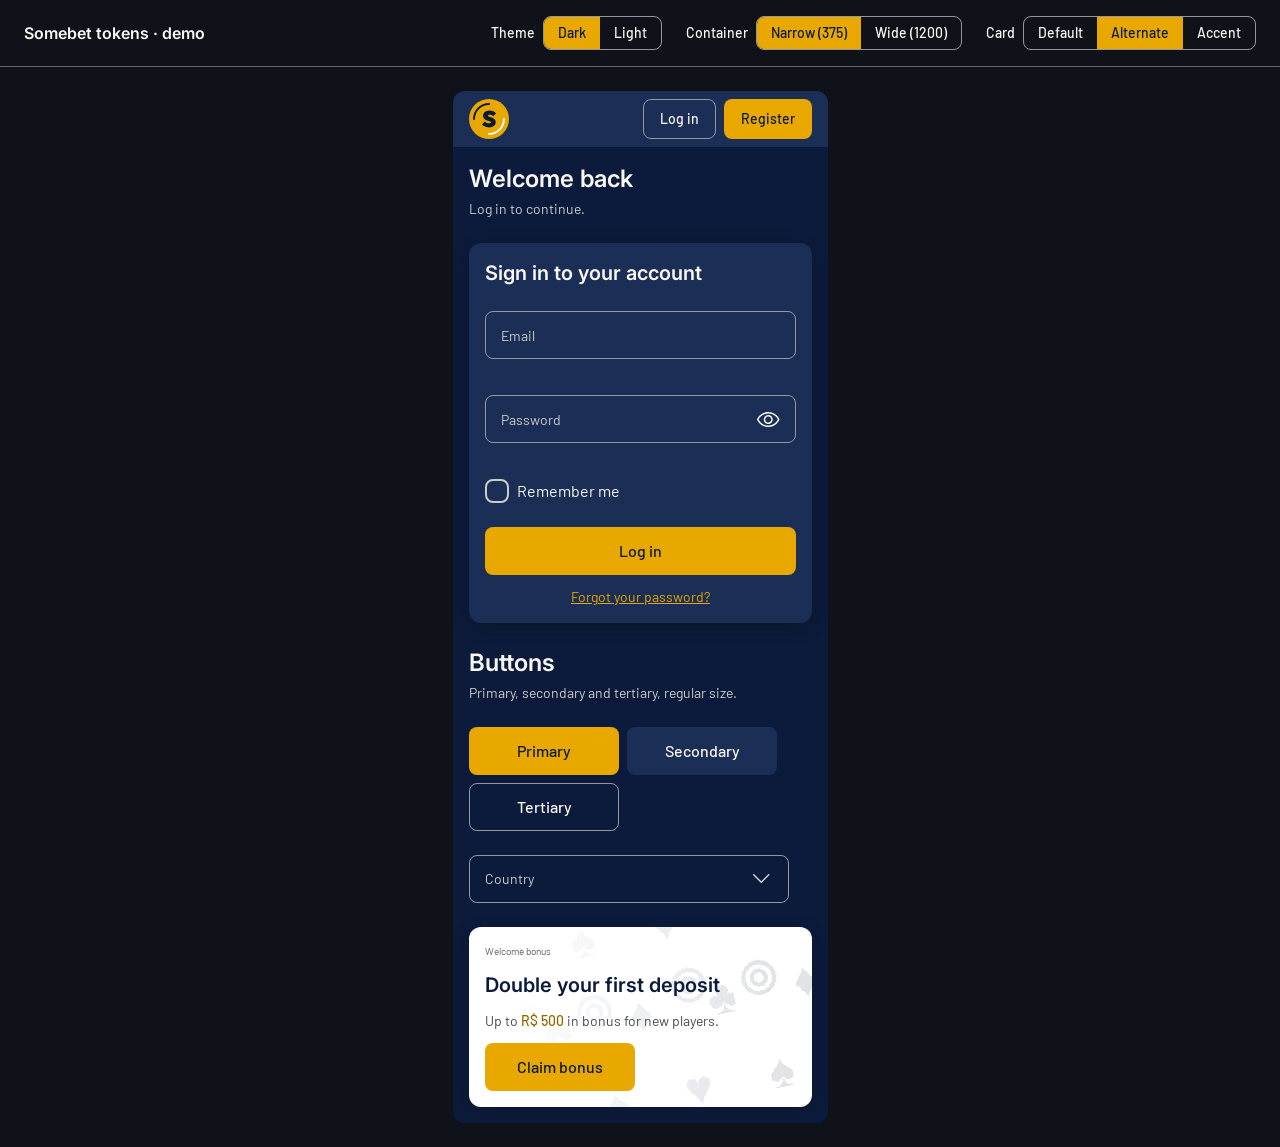
==== demo/index.html @ 73c74742 "Somebet design system: tokens and demo Co-Authored-By: Claude Opus 5.5 <noreply@anthropic.com> Claud" ====
<!doctype html>
<html lang="en" data-brand="somebet" data-theme="dark">
<head>
<meta charset="utf-8">
<meta name="viewport" content="width=device-width, initial-scale=1">
<title>Somebet tokens demo</title>
<link rel="preconnect" href="https://fonts.googleapis.com">
<link rel="preconnect" href="https://fonts.gstatic.com" crossorigin>
<link href="https://fonts.googleapis.com/css2?family=Barlow:wght@400;500&family=Inter:wght@600&display=swap" rel="stylesheet">
<!-- Swap brand-somebet.css for another brand file to re-skin everything below. -->
<link rel="stylesheet" href="../tokens/brand-somebet.css">
<link rel="stylesheet" href="../tokens/theme.css">
<link rel="stylesheet" href="../tokens/context.css">
<link rel="stylesheet" href="../tokens/layout.css">
<style>
  * { box-sizing: border-box; }
  body {
    margin: 0;
    background: var(--background);
    color: var(--on-background);
    font-family: var(--brand-font-body), system-ui, sans-serif;
    font-size: var(--type-body-size);
    line-height: var(--type-body-line-height);
    min-height: 100vh;
  }
  h1, h2, h3 { font-family: var(--brand-font-heading), system-ui, sans-serif; font-weight: 600; margin: 0; }

  /* Page chrome (outside the design-system screen) */
  .toolbar {
    display: flex; flex-wrap: wrap; gap: 24px; align-items: center;
    padding: 16px 24px; border-bottom: 1px solid var(--border-subtle);
  }
  .toolbar h1 { font-size: 16px; margin-right: auto; }
  .toggle { display: inline-flex; align-items: center; gap: 8px; font-weight: 500; }
  .toggle .seg { display: inline-flex; border: 1px solid var(--border-default); border-radius: var(--brand-radius-control); overflow: hidden; }
  .toggle button {
    font: inherit; font-weight: 500; color: var(--on-background); background: transparent;
    border: 0; padding: 6px 14px; cursor: pointer;
  }
  .toggle button[aria-pressed="true"] { background: var(--primary); color: var(--on-primary); }
  .stage-wrap { padding: 24px; display: flex; justify-content: center; }
  .stage { width: 375px; max-width: 100%; transition: width .2s ease; }
  .stage[data-width="wide"] { width: 1200px; }
  .stage[data-width="wide"] .screen { border-radius: 0; }

  /* The design-system screen. .layout is the size container; its child gets the layout tokens. */
  .layout { container-type: inline-size; }
  .screen {
    background: var(--ctx-surface);
    color: var(--ctx-on-surface-high);
    border-radius: var(--brand-radius-container);
    overflow: hidden;
    display: flex; flex-direction: column;
  }

  /* App header: Header context, height and padding from Layout, logo form from --logo-form */
  .app-header {
    background: var(--ctx-surface);
    color: var(--ctx-on-surface-high);
    height: var(--size-header-height);
    padding: 0 var(--space-inset-page);
    display: flex; align-items: center; gap: var(--space-inline-control);
  }

  /* Logo: verbatim SVG exports of the Figma Logo component. Logos are not token-coloured. */
  .logo { display: inline-flex; align-items: center; margin-right: auto; }
  .logo svg { display: block; } /* native Figma size: Compact 40 × 40, Horizontal 97 × 32 */
  .logo .logo-horizontal { display: none; }
  .logo[data-form="Horizontal"] .logo-horizontal { display: block; }
  .logo[data-form="Horizontal"] .logo-compact { display: none; }

  .body {
    padding: var(--space-inset-page);
    display: grid; gap: var(--space-stack-section);
    grid-template-columns: 1fr;
    max-width: var(--size-container-page); width: 100%; margin: 0 auto;
  }
  @container (min-width: 1024px) {
    .body { grid-template-columns: var(--size-container-form) 1fr; align-items: start; }
  }

  .section-title h2 { font-size: var(--type-headline-size); line-height: var(--type-headline-line-height); }
  .section-title p { margin: 4px 0 0; color: var(--ctx-on-surface-medium); }

  /* Card (Default context = raised) */
  .card {
    background: var(--ctx-surface-variant);
    color: var(--ctx-on-surface-high);
    border-radius: var(--brand-radius-container);
    padding: var(--space-inset-container);
    display: grid; gap: var(--space-stack-section);
    box-shadow: 0 4px 16px color-mix(in srgb, var(--brand-neutral-950) 30%, transparent);
  }
  .card-title { font-size: var(--type-title-size); line-height: var(--type-title-line-height); color: var(--ctx-on-surface-high); }
  .stack { display: grid; gap: var(--space-stack-section); align-content: start; }

  /* Form */
  .fields { display: grid; gap: var(--space-stack-field); }
  /* Input (Figma "Input"). Field: no fill, 1px border/default, control radius and height, inset/control padding,
     8px gap; value body on-surface/high, placeholder = label in on-surface/medium. Focus: 2px border/focus.
     Focus, Filled and Error: floating label (body-small Medium, on-surface/medium, no fill, 8px side padding)
     at x 8, y -8. Error: 2px error border, icon/warning-circle in error after the trailing action,
     assistive text (body-small) in error. Error while focused looks like Error.
     The border is a notched outline (see "Outline" below), so the label needs no background. */
  /* Outline: the field border as a <fieldset>. The browser cuts a gap in the top border for the <legend>,
     which holds an invisible copy of the label, so the gap always matches the label width and works on any
     background. Legend height 16 = the label; its centre sits on the field's top edge (label at x 8, y -8).
     top = -(16 - border) / 2 keeps the border on the field edge; padding + border = 8 keeps the gap at x 8. */
  .outline {
    position: absolute; left: 0; right: 0; bottom: 0; top: -7.5px; margin: 0; min-width: 0;
    padding: 0 7px; border: 1px solid var(--ctx-border-default); border-radius: var(--brand-radius-control);
    pointer-events: none;
  }
  .outline legend {
    float: unset; width: auto; height: 16px; padding: 0; max-width: 0.01px; overflow: hidden; visibility: hidden; white-space: nowrap;
    font-size: var(--type-body-small-size); line-height: var(--type-body-small-line-height); font-weight: 500;
  }
  .outline legend span { display: inline-block; padding: 0 var(--space-inline-control); }

  .input { display: grid; gap: var(--space-stack-assist); }
  .input-field {
    position: relative; display: flex; align-items: center; gap: var(--space-inline-control);
    height: var(--size-control-height); padding: 0 var(--space-inset-control);
  }
  .input-field input {
    flex: 1; min-width: 0; height: 100%; padding: 0; border: 0; outline: none; background: transparent;
    font: inherit; font-size: var(--type-body-size); line-height: var(--type-body-line-height); color: var(--ctx-on-surface-high);
  }
  .input-field input::placeholder { color: var(--ctx-on-surface-medium); opacity: 1; }
  .input-field .floating {
    position: absolute; left: 8px; top: -8px; display: none;
    padding: 0 var(--space-inline-control);
    font-size: var(--type-body-small-size); line-height: var(--type-body-small-line-height); font-weight: 500; color: var(--ctx-on-surface-medium);
  }
  .input-field:focus-within .outline { top: -7px; padding: 0 6px; border-width: 2px; border-color: var(--ctx-border-focus); }
  .input-field:focus-within .floating, .input.filled .floating, .input.error .floating { display: block; }
  .input-field:focus-within .outline legend, .input.filled .outline legend, .input.error .outline legend { max-width: 100%; }
  .input-field:focus-within input::placeholder, .input.error input::placeholder { color: transparent; }
  .input-field .validation { display: none; flex: none; width: var(--size-icon-md); height: var(--size-icon-md); color: var(--ctx-error); }
  .input.error .outline { top: -7px; padding: 0 6px; border-width: 2px; border-color: var(--ctx-error); }
  .input.error .validation { display: block; }
  /* The assistive row always keeps its one-line height (as in Figma), so an error never shifts the layout. */
  .input .assistive { margin: 0; min-height: var(--type-body-small-line-height); padding: 0 var(--space-inset-control); font-size: var(--type-body-small-size); line-height: var(--type-body-small-line-height); color: var(--ctx-on-surface-medium); }
  .input.error .assistive { color: var(--ctx-error); }
  .actions { display: grid; gap: var(--space-stack-group); }
  .link { color: var(--ctx-on-surface-highlight); text-align: center; text-decoration: underline; }

  /* Buttons: sizes and min widths from Layout, colours from Context */
  .btn {
    font: inherit; font-weight: 500; cursor: pointer; border: 1px solid transparent;
    border-radius: var(--brand-radius-control);
    height: var(--size-control-height); min-width: var(--size-button-min-width-regular);
    padding: 0 var(--space-inset-control);
    background: var(--ctx-primary); color: var(--ctx-on-primary);
    font-size: var(--type-body-large-size); line-height: var(--type-body-large-line-height); /* Regular and Large */
  }
  .btn:hover { background: var(--ctx-primary-hover); }
  .btn:active { background: var(--ctx-primary-pressed); }
  .btn.secondary { background: var(--ctx-secondary); color: var(--ctx-on-secondary); }
  .btn.secondary:hover { background: var(--ctx-secondary-hover); }
  .btn.secondary:active { background: var(--ctx-secondary-pressed); }
  .btn.tertiary { background: var(--ctx-tertiary); color: var(--ctx-on-tertiary); border-color: var(--ctx-border-default); }
  .btn.tertiary:hover { background: var(--ctx-tertiary-hover); }
  .btn.tertiary:active { background: var(--ctx-tertiary-pressed); }
  .btn.small { height: var(--size-control-height-small); min-width: var(--size-button-min-width-small); font-size: var(--type-body-size); line-height: var(--type-body-line-height); }
  .btn.large { height: var(--size-control-height-large); min-width: var(--size-button-min-width-large); }
  .btn:disabled { background: var(--ctx-primary-disabled); color: var(--ctx-on-primary-disabled); cursor: not-allowed; }
  .btn.block { width: 100%; }
  .row { display: flex; flex-wrap: wrap; gap: var(--space-inline-button-group); align-items: center; }
  .app-header .btn { min-width: 0; height: var(--size-control-height-small); }

  /* Alternate promo card: switch the context with one class */
  .promo {
    background: var(--ctx-surface-variant);
    color: var(--ctx-on-surface-high);
    border-radius: var(--brand-radius-container);
    padding: var(--space-inset-container);
    display: grid; gap: var(--space-stack-group);
    box-shadow: 0 4px 16px color-mix(in srgb, var(--brand-neutral-950) 30%, transparent);
  }
  .promo h3 { font-size: var(--type-title-size); line-height: var(--type-title-line-height); }
  .promo p { margin: 0; color: var(--ctx-on-surface-medium); }
  .promo .highlight { color: var(--ctx-on-surface-highlight); font-weight: 500; }
  .caption { font-size: var(--type-caption-size); line-height: var(--type-caption-line-height); color: var(--ctx-on-surface-low); }
  /* Checkbox: 24px box, 2px border/strong, control radius; On = primary fill + Figma icon/check (16 × 16) in on-primary */
  .checkbox { display: inline-flex; align-items: center; gap: var(--space-inline-control); justify-self: start; cursor: pointer;
    font-size: var(--type-body-large-size); line-height: var(--type-body-large-line-height); color: var(--ctx-on-surface-high); }
  .checkbox input {
    appearance: none; -webkit-appearance: none; margin: 0; flex: none; cursor: pointer;
    width: 24px; height: 24px; border: 2px solid var(--ctx-border-strong); border-radius: var(--brand-radius-control);
    background: transparent; display: grid; place-items: center;
  }
  .checkbox input::after {
    content: ""; width: 16px; height: 16px; background: var(--ctx-on-primary); visibility: hidden;
    -webkit-mask: url("data:image/svg+xml,%3Csvg xmlns='http://www.w3.org/2000/svg' viewBox='0 0 24 24'%3E%3Cpath d='M21.531 6.28104L9.53104 18.281C9.46139 18.3508 9.37867 18.4061 9.28762 18.4438C9.19657 18.4816 9.09898 18.501 9.00042 18.501C8.90186 18.501 8.80426 18.4816 8.71321 18.4438C8.62216 18.4061 8.53945 18.3508 8.46979 18.281L3.21979 13.031C3.07906 12.8903 3 12.6994 3 12.5004C3 12.3014 3.07906 12.1105 3.21979 11.9698C3.36052 11.8291 3.55139 11.75 3.75042 11.75C3.94944 11.75 4.14031 11.8291 4.28104 11.9698L9.00042 16.6901L20.4698 5.21979C20.6105 5.07906 20.8014 5 21.0004 5C21.1994 5 21.3903 5.07906 21.531 5.21979C21.6718 5.36052 21.7508 5.55139 21.7508 5.75042C21.7508 5.94944 21.6718 6.14031 21.531 6.28104Z'/%3E%3C/svg%3E") center / contain no-repeat;
            mask: url("data:image/svg+xml,%3Csvg xmlns='http://www.w3.org/2000/svg' viewBox='0 0 24 24'%3E%3Cpath d='M21.531 6.28104L9.53104 18.281C9.46139 18.3508 9.37867 18.4061 9.28762 18.4438C9.19657 18.4816 9.09898 18.501 9.00042 18.501C8.90186 18.501 8.80426 18.4816 8.71321 18.4438C8.62216 18.4061 8.53945 18.3508 8.46979 18.281L3.21979 13.031C3.07906 12.8903 3 12.6994 3 12.5004C3 12.3014 3.07906 12.1105 3.21979 11.9698C3.36052 11.8291 3.55139 11.75 3.75042 11.75C3.94944 11.75 4.14031 11.8291 4.28104 11.9698L9.00042 16.6901L20.4698 5.21979C20.6105 5.07906 20.8014 5 21.0004 5C21.1994 5 21.3903 5.07906 21.531 5.21979C21.6718 5.36052 21.7508 5.55139 21.7508 5.75042C21.7508 5.94944 21.6718 6.14031 21.531 6.28104Z'/%3E%3C/svg%3E") center / contain no-repeat;
  }
  .checkbox input:checked { background: var(--ctx-primary); border-color: var(--ctx-primary); }
  .checkbox input:checked::after { visibility: visible; }
  .checkbox input:focus-visible { outline: 2px solid var(--ctx-border-focus); outline-offset: 2px; }
  /* Input trailing action (password visibility) with Figma icons */
  .icon-btn {
    flex: none; width: var(--size-icon-md); height: var(--size-icon-md); padding: 0; border: 0; background: transparent;
    color: var(--ctx-on-surface-high); cursor: pointer; display: grid; place-items: center;
  }
  .icon-btn:focus-visible { outline: 2px solid var(--ctx-border-focus); outline-offset: 2px; }
  .icon-btn svg { width: 100%; height: 100%; } /* Figma icon/eye, icon/eye-slash (24 × 24), on-surface/high */
  .icon-btn .eye-off { display: none; }
  .icon-btn[aria-pressed="true"] .eye-on { display: none; }
  .icon-btn[aria-pressed="true"] .eye-off { display: block; }
  /* Select (Figma "Select" + "Select list item"). Field: no fill, 1px border/default, control radius and height,
     inset/control padding, 8px gap; placeholder body on-surface/medium; caret icon/caret-down on-surface/medium.
     Focus: 2px border/focus. Focus and Filled: floating label (body-small Medium, on-surface/medium, no fill,
     8px side padding) at x 8, y -8. List: surface-variant, control radius, 8px top/bottom padding, elevation/2.
     Item: min height control, 8/16 padding, body on-surface/high; Hover fill surface; Selected adds icon/check in on-surface/highlight. */
  .select { position: relative; width: 320px; max-width: 100%; }
  .select-field {
    position: relative; width: 100%; display: flex; align-items: center; gap: var(--space-inline-control);
    height: var(--size-control-height); padding: 0 var(--space-inset-control);
    background: transparent; border: 0; border-radius: var(--brand-radius-control); outline: none;
    font: inherit; text-align: left; cursor: pointer;
  }
  .select-field .text { flex: 1; min-width: 0; font-size: var(--type-body-size); line-height: var(--type-body-line-height); color: var(--ctx-on-surface-medium); }
  .select-field .caret { flex: none; width: var(--size-icon-md); height: var(--size-icon-md); color: var(--ctx-on-surface-medium); }
  .select-field .floating {
    position: absolute; left: 8px; top: -8px; display: none;
    padding: 0 var(--space-inline-control);
    font-size: var(--type-body-small-size); line-height: var(--type-body-small-line-height); font-weight: 500; color: var(--ctx-on-surface-medium);
  }
  .select-box { position: relative; }
  .select.open .outline, .select-box:has(.select-field:focus-visible) .outline { top: -7px; padding: 0 6px; border-width: 2px; border-color: var(--ctx-border-focus); }
  .select.open .select-field .floating, .select.filled .select-field .floating { display: block; }
  .select.open .outline legend, .select.filled .outline legend { max-width: 100%; }
  .select.filled .select-field .text { color: var(--ctx-on-surface-high); }
  .select.open:not(.filled) .select-field .text { visibility: hidden; }
  .select-list {
    position: absolute; z-index: 10; left: 0; right: 0; top: calc(100% + var(--space-stack-assist));
    margin: 0; padding: var(--space-inline-control) 0; list-style: none; display: none;
    background: var(--ctx-surface-variant); border-radius: var(--brand-radius-control);
    box-shadow: 0 4px 12px rgba(15, 18, 24, 0.32); /* elevation/2 */
  }
  .select.open .select-list { display: block; }
  .select-list li {
    display: flex; align-items: center; gap: var(--space-inline-control);
    min-height: var(--size-control-height); padding: var(--space-inline-control) var(--space-inset-control);
    font-size: var(--type-body-size); line-height: var(--type-body-line-height); color: var(--ctx-on-surface-high); cursor: pointer;
  }
  .select-list li .label { flex: 1; min-width: 0; }
  .select-list li:hover, .select-list li.active { background: var(--ctx-surface); }
  .select-list li .check { flex: none; width: var(--size-icon-md); height: var(--size-icon-md); color: var(--ctx-on-surface-highlight); display: none; }
  .select-list li[aria-selected="true"] .check { display: block; }
  /* Promo background (idea): a casino pattern (suits and chips) drawn in the context's own ink at low
     opacity, so it always matches the surface tone of the context. Fades out behind the text. */
  .promo { position: relative; overflow: hidden; isolation: isolate; }
  .promo::before {
    content: ""; position: absolute; inset: 0; z-index: -1; pointer-events: none;
    background: var(--ctx-on-surface-high); opacity: 0.12;
    -webkit-mask: url("data:image/svg+xml,%3Csvg xmlns='http://www.w3.org/2000/svg' width='120' height='120' viewBox='0 0 120 120'%3E%3Cg font-family='Arial' font-size='34' text-anchor='middle'%3E%3Ctext x='22' y='40'%3E%E2%99%A0%3C/text%3E%3Ctext x='82' y='40'%3E%E2%99%A5%3C/text%3E%3Ctext x='52' y='100'%3E%E2%99%A6%3C/text%3E%3Ctext x='112' y='100'%3E%E2%99%A3%3C/text%3E%3C/g%3E%3Cg fill='none' stroke='black' stroke-width='3'%3E%3Ccircle cx='90' cy='75' r='11'/%3E%3Ccircle cx='90' cy='75' r='5'/%3E%3Ccircle cx='20' cy='80' r='11'/%3E%3Ccircle cx='20' cy='80' r='5'/%3E%3C/g%3E%3C/svg%3E") 0 0 / 120px 120px repeat, linear-gradient(100deg, transparent 25%, #000 75%);
    -webkit-mask-composite: source-in;
            mask: url("data:image/svg+xml,%3Csvg xmlns='http://www.w3.org/2000/svg' width='120' height='120' viewBox='0 0 120 120'%3E%3Cg font-family='Arial' font-size='34' text-anchor='middle'%3E%3Ctext x='22' y='40'%3E%E2%99%A0%3C/text%3E%3Ctext x='82' y='40'%3E%E2%99%A5%3C/text%3E%3Ctext x='52' y='100'%3E%E2%99%A6%3C/text%3E%3Ctext x='112' y='100'%3E%E2%99%A3%3C/text%3E%3C/g%3E%3Cg fill='none' stroke='black' stroke-width='3'%3E%3Ccircle cx='90' cy='75' r='11'/%3E%3Ccircle cx='90' cy='75' r='5'/%3E%3Ccircle cx='20' cy='80' r='11'/%3E%3Ccircle cx='20' cy='80' r='5'/%3E%3C/g%3E%3C/svg%3E") 0 0 / 120px 120px repeat, linear-gradient(100deg, transparent 25%, #000 75%);
            mask-composite: intersect;
    transform: rotate(-12deg) scale(1.4);
  }
</style>
</head>
<body>
  <div class="toolbar">
    <h1>Somebet tokens · demo</h1>
    <div class="toggle" role="group" aria-label="Theme">Theme
      <span class="seg">
        <button type="button" data-theme-set="dark" aria-pressed="true">Dark</button>
        <button type="button" data-theme-set="light" aria-pressed="false">Light</button>
      </span>
    </div>
    <div class="toggle" role="group" aria-label="Container width">Container
      <span class="seg">
        <button type="button" data-width-set="narrow" aria-pressed="true">Narrow (375)</button>
        <button type="button" data-width-set="wide" aria-pressed="false">Wide (1200)</button>
      </span>
    </div>
    <div class="toggle" role="group" aria-label="Card context">Card
      <span class="seg">
        <button type="button" data-ctx-set="ctx-default" aria-pressed="false">Default</button>
        <button type="button" data-ctx-set="ctx-alternate" aria-pressed="true">Alternate</button>
        <button type="button" data-ctx-set="ctx-accent" aria-pressed="false">Accent</button>
      </span>
    </div>
  </div>

  <div class="stage-wrap">
    <div class="stage" id="stage" data-width="narrow">
      <div class="layout">
        <div class="screen">
          <header class="app-header ctx-header">
            <span class="logo" id="logo" data-form="Compact" role="img" aria-label="Somebet">
              <!-- Logo · Brand=Somebet, Form=Compact, Context=Default · verbatim Figma SVG export -->
              <svg class="logo-compact" aria-hidden="true" width="40" height="40" viewBox="0 0 40 40" fill="none" xmlns="http://www.w3.org/2000/svg">
<circle cx="20" cy="20" r="20" fill="#E9A800"/>
<path d="M34 20C34 19.4477 34.4477 19 35 19C35.5523 19 36 19.4477 36 20C36 24.2435 34.3141 28.3129 31.3135 31.3135C28.3129 34.3141 24.2435 36 20 36C19.4477 36 19 35.5523 19 35C19 34.4477 19.4477 34 20 34C23.713 34 27.2739 32.5249 29.8994 29.8994C32.5249 27.2739 34 23.713 34 20Z" fill="#F8F7F3"/>
<path d="M4 20C4 15.7565 5.68594 11.6871 8.68652 8.68652C11.6871 5.68594 15.7565 4 20 4C20.5523 4 21 4.44772 21 5C21 5.55228 20.5523 6 20 6C16.287 6 12.7261 7.47508 10.1006 10.1006C7.47508 12.7261 6 16.287 6 20C6 20.5523 5.55228 21 5 21C4.44772 21 4 20.5523 4 20Z" fill="#0C1B3B"/>
<path d="M20.2296 28.3968C19.2893 28.3968 18.36 28.2765 17.4416 28.036C16.5451 27.7955 15.7032 27.4565 14.916 27.0192C14.1507 26.56 13.4947 26.0352 12.948 25.4448L15.8016 22.5584C16.3264 23.1269 16.9496 23.5752 17.6712 23.9032C18.3928 24.2093 19.18 24.3624 20.0328 24.3624C20.6232 24.3624 21.0715 24.2749 21.3776 24.1C21.7056 23.9251 21.8696 23.6845 21.8696 23.3784C21.8696 22.9848 21.6728 22.6896 21.2792 22.4928C20.9075 22.2741 20.4264 22.0883 19.836 21.9352C19.2456 21.7603 18.6224 21.5744 17.9664 21.3776C17.3104 21.1808 16.6872 20.9075 16.0968 20.5576C15.5064 20.2077 15.0253 19.7267 14.6536 19.1144C14.2819 18.4803 14.096 17.6821 14.096 16.72C14.096 15.6923 14.3584 14.8067 14.8832 14.0632C15.408 13.2979 16.1515 12.6965 17.1136 12.2592C18.0757 11.8219 19.2019 11.6032 20.492 11.6032C21.8477 11.6032 23.0941 11.8437 24.2312 12.3248C25.3901 12.784 26.3304 13.4728 27.052 14.3912L24.1984 17.2776C23.6955 16.6872 23.1269 16.2717 22.4928 16.0312C21.8805 15.7907 21.2792 15.6704 20.6888 15.6704C20.1203 15.6704 19.6939 15.7579 19.4096 15.9328C19.1253 16.0859 18.9832 16.3155 18.9832 16.6216C18.9832 16.9496 19.1691 17.212 19.5408 17.4088C19.9125 17.6056 20.3936 17.7805 20.984 17.9336C21.5744 18.0867 22.1976 18.2725 22.8536 18.4912C23.5096 18.7099 24.1328 19.0051 24.7232 19.3768C25.3136 19.7485 25.7947 20.2515 26.1664 20.8856C26.5381 21.4979 26.724 22.3069 26.724 23.3128C26.724 24.8653 26.1336 26.1008 24.9528 27.0192C23.7939 27.9376 22.2195 28.3968 20.2296 28.3968Z" fill="#0C1B3B"/>
</svg>
              <!-- Logo · Brand=Somebet, Form=Horizontal, Context=Default · verbatim Figma SVG export -->
              <svg class="logo-horizontal" aria-hidden="true" width="97" height="32" viewBox="0 0 97 32" fill="none" xmlns="http://www.w3.org/2000/svg">
<path d="M5.328 24.6242C4.64 24.6242 3.96 24.5362 3.288 24.3602C2.632 24.1842 2.016 23.9362 1.44 23.6162C0.88 23.2802 0.4 22.8962 0 22.4642L2.088 20.3522C2.472 20.7682 2.928 21.0962 3.456 21.3362C3.984 21.5602 4.56 21.6722 5.184 21.6722C5.616 21.6722 5.944 21.6082 6.168 21.4802C6.408 21.3522 6.528 21.1762 6.528 20.9522C6.528 20.6642 6.384 20.4482 6.096 20.3042C5.824 20.1442 5.472 20.0082 5.04 19.8962C4.608 19.7682 4.152 19.6322 3.672 19.4882C3.192 19.3442 2.736 19.1442 2.304 18.8882C1.872 18.6322 1.52 18.2802 1.248 17.8322C0.976 17.3682 0.84 16.7842 0.84 16.0802C0.84 15.3282 1.032 14.6802 1.416 14.1362C1.8 13.5762 2.344 13.1362 3.048 12.8162C3.752 12.4962 4.576 12.3362 5.52 12.3362C6.512 12.3362 7.424 12.5122 8.256 12.8642C9.104 13.2002 9.792 13.7042 10.32 14.3762L8.232 16.4882C7.864 16.0562 7.448 15.7522 6.984 15.5762C6.536 15.4002 6.096 15.3122 5.664 15.3122C5.248 15.3122 4.936 15.3762 4.728 15.5042C4.52 15.6162 4.416 15.7842 4.416 16.0082C4.416 16.2482 4.552 16.4402 4.824 16.5842C5.096 16.7282 5.448 16.8562 5.88 16.9682C6.312 17.0802 6.768 17.2162 7.248 17.3762C7.728 17.5362 8.184 17.7522 8.616 18.0242C9.048 18.2962 9.4 18.6642 9.672 19.1282C9.944 19.5762 10.08 20.1682 10.08 20.9042C10.08 22.0402 9.648 22.9442 8.784 23.6162C7.936 24.2882 6.784 24.6242 5.328 24.6242Z" fill="#F8F7F3"/>
<path d="M26.08 24.3362V12.6722H29.752V24.3362H26.08ZM33.544 24.3362V17.5202C33.544 16.9282 33.36 16.4722 32.992 16.1522C32.64 15.8162 32.2 15.6482 31.672 15.6482C31.304 15.6482 30.976 15.7282 30.688 15.8882C30.4 16.0322 30.168 16.2402 29.992 16.5122C29.832 16.7842 29.752 17.1202 29.752 17.5202L28.336 16.8962C28.336 15.9682 28.536 15.1762 28.936 14.5202C29.336 13.8482 29.88 13.3362 30.568 12.9842C31.256 12.6162 32.032 12.4322 32.896 12.4322C33.712 12.4322 34.44 12.6162 35.08 12.9842C35.736 13.3522 36.256 13.8642 36.64 14.5202C37.024 15.1762 37.216 15.9602 37.216 16.8722V24.3362H33.544ZM41.008 24.3362V17.5202C41.008 16.9282 40.824 16.4722 40.456 16.1522C40.104 15.8162 39.664 15.6482 39.136 15.6482C38.768 15.6482 38.44 15.7282 38.152 15.8882C37.864 16.0322 37.632 16.2402 37.456 16.5122C37.296 16.7842 37.216 17.1202 37.216 17.5202L35.104 17.2322C35.136 16.2402 35.368 15.3922 35.8 14.6882C36.248 13.9682 36.832 13.4162 37.552 13.0322C38.288 12.6322 39.112 12.4322 40.024 12.4322C40.92 12.4322 41.712 12.6242 42.4 13.0082C43.104 13.3762 43.656 13.9122 44.056 14.6162C44.472 15.3042 44.68 16.1362 44.68 17.1122V24.3362H41.008Z" fill="#F8F7F3"/>
<path d="M52.7931 24.6002C51.5291 24.6002 50.4011 24.3442 49.4091 23.8322C48.4331 23.3042 47.6651 22.5762 47.1051 21.6482C46.5451 20.7202 46.2651 19.6722 46.2651 18.5042C46.2651 17.3362 46.5371 16.2962 47.0811 15.3842C47.6411 14.4562 48.3931 13.7282 49.3371 13.2002C50.2811 12.6722 51.3451 12.4082 52.5291 12.4082C53.6811 12.4082 54.6971 12.6562 55.5771 13.1522C56.4571 13.6482 57.1451 14.3362 57.6411 15.2162C58.1531 16.0962 58.4091 17.1042 58.4091 18.2402C58.4091 18.4482 58.3931 18.6722 58.3611 18.9122C58.3451 19.1362 58.3051 19.4002 58.2411 19.7042L48.1851 19.7282V17.2082L56.6811 17.1842L55.0971 18.2402C55.0811 17.5682 54.9771 17.0162 54.7851 16.5842C54.5931 16.1362 54.3051 15.8002 53.9211 15.5762C53.5531 15.3362 53.0971 15.2162 52.5531 15.2162C51.9771 15.2162 51.4731 15.3522 51.0411 15.6242C50.6251 15.8802 50.2971 16.2482 50.0571 16.7282C49.8331 17.2082 49.7211 17.7922 49.7211 18.4802C49.7211 19.1682 49.8411 19.7602 50.0811 20.2562C50.3371 20.7362 50.6891 21.1122 51.1371 21.3842C51.6011 21.6402 52.1451 21.7682 52.7691 21.7682C53.3451 21.7682 53.8651 21.6722 54.3291 21.4802C54.7931 21.2722 55.2011 20.9682 55.5531 20.5682L57.5691 22.5842C56.9931 23.2562 56.2971 23.7602 55.4811 24.0962C54.6651 24.4322 53.7691 24.6002 52.7931 24.6002Z" fill="#F8F7F3"/>
<path d="M67.8 24.5762C67.016 24.5762 66.296 24.4162 65.64 24.0962C64.984 23.7602 64.448 23.3202 64.032 22.7762C63.616 22.2162 63.376 21.5922 63.312 20.9042V15.9842C63.376 15.2962 63.616 14.6882 64.032 14.1602C64.448 13.6162 64.984 13.1922 65.64 12.8882C66.296 12.5842 67.016 12.4322 67.8 12.4322C68.904 12.4322 69.88 12.6962 70.728 13.2242C71.592 13.7522 72.264 14.4722 72.744 15.3842C73.24 16.2962 73.488 17.3362 73.488 18.5042C73.488 19.6722 73.24 20.7122 72.744 21.6242C72.264 22.5362 71.592 23.2562 70.728 23.7842C69.88 24.3122 68.904 24.5762 67.8 24.5762ZM61.08 24.3362V6.91217H64.752V15.5282L64.152 18.3602L64.704 21.1922V24.3362H61.08ZM67.152 21.2642C67.664 21.2642 68.112 21.1442 68.496 20.9042C68.896 20.6642 69.208 20.3362 69.432 19.9202C69.656 19.5042 69.768 19.0322 69.768 18.5042C69.768 17.9602 69.656 17.4802 69.432 17.0642C69.208 16.6482 68.896 16.3282 68.496 16.1042C68.112 15.8642 67.664 15.7442 67.152 15.7442C66.64 15.7442 66.184 15.8642 65.784 16.1042C65.384 16.3282 65.072 16.6482 64.848 17.0642C64.64 17.4802 64.536 17.9602 64.536 18.5042C64.536 19.0482 64.648 19.5282 64.872 19.9442C65.096 20.3602 65.4 20.6882 65.784 20.9282C66.184 21.1522 66.64 21.2642 67.152 21.2642Z" fill="#E9A800"/>
<path d="M81.1135 24.6002C79.8495 24.6002 78.7215 24.3442 77.7295 23.8322C76.7535 23.3042 75.9855 22.5762 75.4255 21.6482C74.8655 20.7202 74.5855 19.6722 74.5855 18.5042C74.5855 17.3362 74.8575 16.2962 75.4015 15.3842C75.9615 14.4562 76.7135 13.7282 77.6575 13.2002C78.6015 12.6722 79.6655 12.4082 80.8495 12.4082C82.0015 12.4082 83.0175 12.6562 83.8975 13.1522C84.7775 13.6482 85.4655 14.3362 85.9615 15.2162C86.4735 16.0962 86.7295 17.1042 86.7295 18.2402C86.7295 18.4482 86.7135 18.6722 86.6815 18.9122C86.6655 19.1362 86.6255 19.4002 86.5615 19.7042L76.5055 19.7282V17.2082L85.0015 17.1842L83.4175 18.2402C83.4015 17.5682 83.2975 17.0162 83.1055 16.5842C82.9135 16.1362 82.6255 15.8002 82.2415 15.5762C81.8735 15.3362 81.4175 15.2162 80.8735 15.2162C80.2975 15.2162 79.7935 15.3522 79.3615 15.6242C78.9455 15.8802 78.6175 16.2482 78.3775 16.7282C78.1535 17.2082 78.0415 17.7922 78.0415 18.4802C78.0415 19.1682 78.1615 19.7602 78.4015 20.2562C78.6575 20.7362 79.0095 21.1122 79.4575 21.3842C79.9215 21.6402 80.4655 21.7682 81.0895 21.7682C81.6655 21.7682 82.1855 21.6722 82.6495 21.4802C83.1135 21.2722 83.5215 20.9682 83.8735 20.5682L85.8895 22.5842C85.3135 23.2562 84.6175 23.7602 83.8015 24.0962C82.9855 24.4322 82.0895 24.6002 81.1135 24.6002Z" fill="#E9A800"/>
<path d="M89.9001 24.3362V7.84817H93.5721V24.3362H89.9001ZM87.2601 15.7922V12.6722H96.2121V15.7922H87.2601Z" fill="#E9A800"/>
<circle cx="18" cy="18.5" r="6.5" fill="#E9A800"/>
<path d="M22.55 18.5C22.55 18.3205 22.6955 18.175 22.875 18.175C23.0545 18.175 23.2 18.3205 23.2 18.5C23.2 19.8791 22.6521 21.2017 21.6769 22.1769C20.7017 23.1521 19.3791 23.7 18 23.7C17.8205 23.7 17.675 23.5545 17.675 23.375C17.675 23.1955 17.8205 23.05 18 23.05C19.2067 23.05 20.364 22.5706 21.2173 21.7173C22.0706 20.864 22.55 19.7067 22.55 18.5Z" fill="#F8F7F3"/>
<path d="M12.8 18.5C12.8 17.1209 13.3479 15.7983 14.3231 14.8231C15.2983 13.8479 16.6209 13.3 18 13.3C18.1795 13.3 18.325 13.4455 18.325 13.625C18.325 13.8045 18.1795 13.95 18 13.95C16.7933 13.95 15.636 14.4294 14.7827 15.2827C13.9294 16.136 13.45 17.2933 13.45 18.5C13.45 18.6795 13.3045 18.825 13.125 18.825C12.9455 18.825 12.8 18.6795 12.8 18.5Z" fill="#0C1B3B"/>
</svg>
            </span>
            <button class="btn tertiary small" type="button">Log in</button>
            <button class="btn small" type="button">Register</button>
          </header>

          <main class="body">
            <section class="stack">
              <div class="section-title">
                <h2>Welcome back</h2>
                <p>Log in to continue.</p>
              </div>
              <form class="card" id="login" novalidate>
                <h3 class="card-title">Sign in to your account</h3>
                <div class="fields">
                  <div class="input" id="email-input">
                    <div class="input-field">
                      <fieldset class="outline" aria-hidden="true"><legend><span>Email</span></legend></fieldset>
                      <label class="floating" for="email">Email</label>
                      <input id="email" type="email" placeholder="Email" autocomplete="email" aria-describedby="email-msg">
                      <svg class="validation" width="24" height="24" viewBox="0 0 24 24" fill="none" aria-hidden="true"><path d="M11.75 2C9.82164 2 7.93657 2.57183 6.33319 3.64317C4.72982 4.71451 3.48013 6.23726 2.74218 8.01884C2.00422 9.80042 1.81114 11.7608 2.18735 13.6521C2.56355 15.5434 3.49215 17.2807 4.85571 18.6443C6.21928 20.0079 7.95656 20.9365 9.84787 21.3127C11.7392 21.6889 13.6996 21.4958 15.4812 20.7578C17.2627 20.0199 18.7855 18.7702 19.8568 17.1668C20.9282 15.5634 21.5 13.6784 21.5 11.75C21.4973 9.16498 20.4692 6.68661 18.6413 4.85872C16.8134 3.03084 14.335 2.00273 11.75 2ZM11.75 20C10.1183 20 8.52326 19.5161 7.16655 18.6096C5.80984 17.7031 4.75242 16.4146 4.128 14.9071C3.50358 13.3996 3.3402 11.7408 3.65853 10.1405C3.97685 8.54016 4.76259 7.07015 5.91637 5.91637C7.07016 4.76259 8.54017 3.97685 10.1405 3.65852C11.7409 3.34019 13.3997 3.50357 14.9071 4.12799C16.4146 4.75242 17.7031 5.80984 18.6096 7.16655C19.5161 8.52325 20 10.1183 20 11.75C19.9975 13.9373 19.1275 16.0343 17.5809 17.5809C16.0343 19.1275 13.9373 19.9975 11.75 20ZM11 12.5V7.25C11 7.05109 11.079 6.86032 11.2197 6.71967C11.3603 6.57902 11.5511 6.5 11.75 6.5C11.9489 6.5 12.1397 6.57902 12.2803 6.71967C12.421 6.86032 12.5 7.05109 12.5 7.25V12.5C12.5 12.6989 12.421 12.8897 12.2803 13.0303C12.1397 13.171 11.9489 13.25 11.75 13.25C11.5511 13.25 11.3603 13.171 11.2197 13.0303C11.079 12.8897 11 12.6989 11 12.5ZM12.875 15.875C12.875 16.0975 12.809 16.315 12.6854 16.5C12.5618 16.685 12.3861 16.8292 12.1805 16.9144C11.975 16.9995 11.7488 17.0218 11.5305 16.9784C11.3123 16.935 11.1118 16.8278 10.9545 16.6705C10.7972 16.5132 10.69 16.3127 10.6466 16.0945C10.6032 15.8762 10.6255 15.65 10.7106 15.4445C10.7958 15.2389 10.94 15.0632 11.125 14.9396C11.31 14.816 11.5275 14.75 11.75 14.75C12.0484 14.75 12.3345 14.8685 12.5455 15.0795C12.7565 15.2905 12.875 15.5766 12.875 15.875Z" fill="currentColor"/></svg>
                    </div>
                    <p class="assistive" id="email-msg"></p>
                  </div>
                  <div class="input" id="pw-input">
                    <div class="input-field">
                      <fieldset class="outline" aria-hidden="true"><legend><span>Password</span></legend></fieldset>
                      <label class="floating" for="pw">Password</label>
                      <input id="pw" type="password" placeholder="Password" autocomplete="current-password" aria-describedby="pw-msg">
                      <button class="icon-btn" type="button" id="pw-toggle" aria-label="Show password" aria-pressed="false"><svg class="eye-on" aria-hidden="true" width="24" height="24" viewBox="0 0 24 24" fill="none" xmlns="http://www.w3.org/2000/svg">
<path d="M23.4353 12.1962C23.4025 12.1222 22.6084 10.3606 20.8431 8.59531C18.4909 6.24312 15.52 5 12.25 5C8.97999 5 6.00905 6.24312 3.65687 8.59531C1.89155 10.3606 1.09374 12.125 1.06468 12.1962C1.02203 12.2922 1 12.396 1 12.5009C1 12.6059 1.02203 12.7097 1.06468 12.8056C1.09749 12.8797 1.89155 14.6403 3.65687 16.4056C6.00905 18.7569 8.97999 20 12.25 20C15.52 20 18.4909 18.7569 20.8431 16.4056C22.6084 14.6403 23.4025 12.8797 23.4353 12.8056C23.4779 12.7097 23.5 12.6059 23.5 12.5009C23.5 12.396 23.4779 12.2922 23.4353 12.1962ZM12.25 18.5C9.36437 18.5 6.84343 17.4509 4.75655 15.3828C3.90028 14.5313 3.17179 13.5603 2.59374 12.5C3.17164 11.4396 3.90014 10.4686 4.75655 9.61719C6.84343 7.54906 9.36437 6.5 12.25 6.5C15.1356 6.5 17.6566 7.54906 19.7434 9.61719C20.6014 10.4684 21.3315 11.4394 21.9109 12.5C21.235 13.7619 18.2903 18.5 12.25 18.5ZM12.25 8C11.36 8 10.4899 8.26392 9.74993 8.75839C9.0099 9.25285 8.43313 9.95566 8.09253 10.7779C7.75194 11.6002 7.66282 12.505 7.83646 13.3779C8.01009 14.2508 8.43867 15.0526 9.06801 15.682C9.69735 16.3113 10.4992 16.7399 11.3721 16.9135C12.245 17.0872 13.1498 16.9981 13.9721 16.6575C14.7943 16.3169 15.4971 15.7401 15.9916 15.0001C16.4861 14.26 16.75 13.39 16.75 12.5C16.7488 11.3069 16.2742 10.163 15.4306 9.31939C14.587 8.47575 13.4431 8.00124 12.25 8ZM12.25 15.5C11.6566 15.5 11.0766 15.3241 10.5833 14.9944C10.0899 14.6648 9.70542 14.1962 9.47835 13.6481C9.25129 13.0999 9.19188 12.4967 9.30764 11.9147C9.42339 11.3328 9.70911 10.7982 10.1287 10.3787C10.5482 9.95912 11.0828 9.6734 11.6647 9.55764C12.2467 9.44189 12.8499 9.5013 13.398 9.72836C13.9462 9.95542 14.4148 10.3399 14.7444 10.8333C15.074 11.3266 15.25 11.9067 15.25 12.5C15.25 13.2956 14.9339 14.0587 14.3713 14.6213C13.8087 15.1839 13.0456 15.5 12.25 15.5Z" fill="currentColor"/>
</svg><svg class="eye-off" aria-hidden="true" width="24" height="24" viewBox="0 0 24 24" fill="none" xmlns="http://www.w3.org/2000/svg">
<path d="M5.30499 3.25228C5.23913 3.17804 5.15918 3.1176 5.06979 3.07448C4.9804 3.03136 4.88334 3.00641 4.78423 3.00108C4.68513 2.99575 4.58595 3.01014 4.49245 3.04342C4.39895 3.0767 4.31298 3.12821 4.23953 3.19496C4.16608 3.26171 4.10661 3.34237 4.06457 3.43227C4.02252 3.52218 3.99874 3.61953 3.9946 3.71869C3.99045 3.81785 4.00603 3.91685 4.04043 4.00995C4.07483 4.10304 4.12737 4.18839 4.19499 4.26103L5.99874 6.24572C2.59374 8.33541 1.12937 11.5567 1.06468 11.7029C1.02203 11.7988 1 11.9026 1 12.0076C1 12.1126 1.02203 12.2164 1.06468 12.3123C1.09749 12.3863 1.89155 14.147 3.65687 15.9123C6.00905 18.2635 8.97999 19.5067 12.25 19.5067C13.9306 19.5162 15.5942 19.1702 17.1316 18.4913L19.1941 20.761C19.2599 20.8353 19.3399 20.8957 19.4293 20.9388C19.5186 20.9819 19.6157 21.0069 19.7148 21.0122C19.8139 21.0176 19.9131 21.0032 20.0066 20.9699C20.1001 20.9366 20.1861 20.8851 20.2595 20.8183C20.333 20.7516 20.3924 20.6709 20.4345 20.581C20.4765 20.4911 20.5003 20.3938 20.5044 20.2946C20.5086 20.1955 20.493 20.0965 20.4586 20.0034C20.4242 19.9103 20.3717 19.8249 20.3041 19.7523L5.30499 3.25228ZM9.74218 10.3623L13.6487 14.6607C13.0605 14.9702 12.386 15.0755 11.7314 14.9602C11.0768 14.8448 10.479 14.5153 10.0319 14.0234C9.58481 13.5315 9.31377 12.905 9.26134 12.2424C9.2089 11.5797 9.37803 10.9184 9.74218 10.3623ZM12.25 18.0067C9.36437 18.0067 6.84343 16.9576 4.75655 14.8895C3.89997 14.0382 3.17145 13.0671 2.59374 12.0067C3.03343 11.1826 4.43687 8.87634 7.0328 7.37728L8.7203 9.22884C8.06699 10.0656 7.73052 11.1063 7.77036 12.1671C7.81021 13.2279 8.22379 14.2405 8.93802 15.0259C9.65225 15.8112 10.6211 16.3188 11.6734 16.4589C12.7257 16.599 13.7936 16.3625 14.6884 15.7913L16.0694 17.3101C14.8506 17.7777 13.5553 18.0139 12.25 18.0067ZM12.8125 9.06009C12.6171 9.0228 12.4444 8.90939 12.3326 8.74483C12.2208 8.58027 12.1789 8.37802 12.2162 8.18259C12.2535 7.98716 12.3669 7.81455 12.5315 7.70273C12.6961 7.59091 12.8983 7.54905 13.0937 7.58634C14.0496 7.77166 14.92 8.26101 15.575 8.98142C16.23 9.70183 16.6346 10.6147 16.7284 11.5838C16.7469 11.7819 16.686 11.9792 16.5591 12.1323C16.4322 12.2854 16.2496 12.3819 16.0516 12.4004C16.0281 12.4018 16.0047 12.4018 15.9812 12.4004C15.7938 12.4012 15.6128 12.3318 15.474 12.2058C15.3352 12.0798 15.2486 11.9064 15.2312 11.7198C15.1681 11.0751 14.8986 10.4681 14.4628 9.98891C14.0271 9.50972 13.4482 9.18397 12.8125 9.06009ZM23.4325 12.3123C23.3931 12.4004 22.4434 14.5032 20.305 16.4185C20.2319 16.4861 20.1461 16.5384 20.0527 16.5724C19.9592 16.6065 19.8599 16.6216 19.7605 16.6169C19.6611 16.6122 19.5636 16.5878 19.4738 16.545C19.3839 16.5023 19.3035 16.4421 19.2371 16.368C19.1708 16.2938 19.1198 16.2072 19.0873 16.1132C19.0547 16.0192 19.0412 15.9196 19.0475 15.8203C19.0537 15.721 19.0797 15.624 19.1239 15.5348C19.168 15.4457 19.2295 15.3662 19.3047 15.301C20.3538 14.3585 21.2351 13.2445 21.9109 12.0067C21.3319 10.9452 20.6018 9.97348 19.7434 9.12197C17.6566 7.05572 15.1356 6.00665 12.25 6.00665C11.642 6.00591 11.0349 6.05514 10.435 6.15384C10.3374 6.1711 10.2374 6.16885 10.1407 6.14723C10.044 6.12561 9.95259 6.08505 9.87167 6.02788C9.79074 5.97072 9.72195 5.89809 9.66925 5.81419C9.61656 5.73029 9.58101 5.63678 9.56466 5.53906C9.54832 5.44134 9.55149 5.34135 9.57401 5.24487C9.59652 5.14838 9.63793 5.05731 9.69584 4.97692C9.75375 4.89653 9.82702 4.82842 9.9114 4.7765C9.99579 4.72459 10.0896 4.68991 10.1875 4.67447C10.8692 4.56191 11.559 4.50578 12.25 4.50665C15.52 4.50665 18.4909 5.74978 20.8431 8.10197C22.6084 9.86728 23.4025 11.6288 23.4353 11.7029C23.4779 11.7988 23.5 11.9026 23.5 12.0076C23.5 12.1126 23.4779 12.2164 23.4353 12.3123H23.4325Z" fill="currentColor"/>
</svg></button>
                      <svg class="validation" width="24" height="24" viewBox="0 0 24 24" fill="none" aria-hidden="true"><path d="M11.75 2C9.82164 2 7.93657 2.57183 6.33319 3.64317C4.72982 4.71451 3.48013 6.23726 2.74218 8.01884C2.00422 9.80042 1.81114 11.7608 2.18735 13.6521C2.56355 15.5434 3.49215 17.2807 4.85571 18.6443C6.21928 20.0079 7.95656 20.9365 9.84787 21.3127C11.7392 21.6889 13.6996 21.4958 15.4812 20.7578C17.2627 20.0199 18.7855 18.7702 19.8568 17.1668C20.9282 15.5634 21.5 13.6784 21.5 11.75C21.4973 9.16498 20.4692 6.68661 18.6413 4.85872C16.8134 3.03084 14.335 2.00273 11.75 2ZM11.75 20C10.1183 20 8.52326 19.5161 7.16655 18.6096C5.80984 17.7031 4.75242 16.4146 4.128 14.9071C3.50358 13.3996 3.3402 11.7408 3.65853 10.1405C3.97685 8.54016 4.76259 7.07015 5.91637 5.91637C7.07016 4.76259 8.54017 3.97685 10.1405 3.65852C11.7409 3.34019 13.3997 3.50357 14.9071 4.12799C16.4146 4.75242 17.7031 5.80984 18.6096 7.16655C19.5161 8.52325 20 10.1183 20 11.75C19.9975 13.9373 19.1275 16.0343 17.5809 17.5809C16.0343 19.1275 13.9373 19.9975 11.75 20ZM11 12.5V7.25C11 7.05109 11.079 6.86032 11.2197 6.71967C11.3603 6.57902 11.5511 6.5 11.75 6.5C11.9489 6.5 12.1397 6.57902 12.2803 6.71967C12.421 6.86032 12.5 7.05109 12.5 7.25V12.5C12.5 12.6989 12.421 12.8897 12.2803 13.0303C12.1397 13.171 11.9489 13.25 11.75 13.25C11.5511 13.25 11.3603 13.171 11.2197 13.0303C11.079 12.8897 11 12.6989 11 12.5ZM12.875 15.875C12.875 16.0975 12.809 16.315 12.6854 16.5C12.5618 16.685 12.3861 16.8292 12.1805 16.9144C11.975 16.9995 11.7488 17.0218 11.5305 16.9784C11.3123 16.935 11.1118 16.8278 10.9545 16.6705C10.7972 16.5132 10.69 16.3127 10.6466 16.0945C10.6032 15.8762 10.6255 15.65 10.7106 15.4445C10.7958 15.2389 10.94 15.0632 11.125 14.9396C11.31 14.816 11.5275 14.75 11.75 14.75C12.0484 14.75 12.3345 14.8685 12.5455 15.0795C12.7565 15.2905 12.875 15.5766 12.875 15.875Z" fill="currentColor"/></svg>
                    </div>
                    <p class="assistive" id="pw-msg"></p>
                  </div>
                  <label class="checkbox"><input type="checkbox" name="remember"> Remember me</label>
                </div>
                <div class="actions">
                  <button class="btn block" type="submit">Log in</button>
                  <a class="link" href="#">Forgot your password?</a>
                </div>
              </form>
            </section>

            <section class="stack">
              <div class="section-title"><h2>Buttons</h2><p>Primary, secondary and tertiary, regular size.</p></div>
              <div class="row">
                <button class="btn" type="button">Primary</button>
                <button class="btn secondary" type="button">Secondary</button>
                <button class="btn tertiary" type="button">Tertiary</button>
              </div>
              <div class="select" id="country">
                <div class="select-box">
                  <fieldset class="outline" aria-hidden="true"><legend><span>Country</span></legend></fieldset>
                  <button class="select-field" type="button" aria-haspopup="listbox" aria-expanded="false" aria-controls="country-list">
                    <span class="floating">Country</span>
                    <span class="text">Country</span>
                    <svg class="caret" width="24" height="24" viewBox="0 0 24 24" fill="none" aria-hidden="true"><path d="M20.281 8.28104L12.781 15.781C12.7114 15.8508 12.6287 15.9061 12.5376 15.9438C12.4466 15.9816 12.349 16.001 12.2504 16.001C12.1519 16.001 12.0543 15.9816 11.9632 15.9438C11.8722 15.9061 11.7894 15.8508 11.7198 15.781L4.21979 8.28104C4.07906 8.14031 4 7.94944 4 7.75042C4 7.55139 4.07906 7.36052 4.21979 7.21979C4.36052 7.07906 4.55139 7 4.75042 7C4.94944 7 5.14031 7.07906 5.28104 7.21979L12.2504 14.1901L19.2198 7.21979C19.2895 7.15011 19.3722 7.09483 19.4632 7.05712C19.5543 7.01941 19.6519 7 19.7504 7C19.849 7 19.9465 7.01941 20.0376 7.05712C20.1286 7.09483 20.2114 7.15011 20.281 7.21979C20.3507 7.28947 20.406 7.3722 20.4437 7.46324C20.4814 7.55429 20.5008 7.65187 20.5008 7.75042C20.5008 7.84896 20.4814 7.94654 20.4437 8.03759C20.406 8.12863 20.3507 8.21136 20.281 8.28104Z" fill="currentColor"/></svg>
                  </button>
                </div>
                <ul class="select-list" id="country-list" role="listbox" aria-label="Country" tabindex="-1"><li role="option" id="opt-0" aria-selected="false"><span class="label">Argentina</span><svg class="check" width="24" height="24" viewBox="0 0 24 24" fill="none" aria-hidden="true"><path d="M21.531 6.28104L9.53104 18.281C9.46139 18.3508 9.37867 18.4061 9.28762 18.4438C9.19657 18.4816 9.09898 18.501 9.00042 18.501C8.90186 18.501 8.80426 18.4816 8.71321 18.4438C8.62216 18.4061 8.53945 18.3508 8.46979 18.281L3.21979 13.031C3.07906 12.8903 3 12.6994 3 12.5004C3 12.3014 3.07906 12.1105 3.21979 11.9698C3.36052 11.8291 3.55139 11.75 3.75042 11.75C3.94944 11.75 4.14031 11.8291 4.28104 11.9698L9.00042 16.6901L20.4698 5.21979C20.6105 5.07906 20.8014 5 21.0004 5C21.1994 5 21.3903 5.07906 21.531 5.21979C21.6718 5.36052 21.7508 5.55139 21.7508 5.75042C21.7508 5.94944 21.6718 6.14031 21.531 6.28104Z" fill="currentColor"/></svg></li><li role="option" id="opt-1" aria-selected="false"><span class="label">Brazil</span><svg class="check" width="24" height="24" viewBox="0 0 24 24" fill="none" aria-hidden="true"><path d="M21.531 6.28104L9.53104 18.281C9.46139 18.3508 9.37867 18.4061 9.28762 18.4438C9.19657 18.4816 9.09898 18.501 9.00042 18.501C8.90186 18.501 8.80426 18.4816 8.71321 18.4438C8.62216 18.4061 8.53945 18.3508 8.46979 18.281L3.21979 13.031C3.07906 12.8903 3 12.6994 3 12.5004C3 12.3014 3.07906 12.1105 3.21979 11.9698C3.36052 11.8291 3.55139 11.75 3.75042 11.75C3.94944 11.75 4.14031 11.8291 4.28104 11.9698L9.00042 16.6901L20.4698 5.21979C20.6105 5.07906 20.8014 5 21.0004 5C21.1994 5 21.3903 5.07906 21.531 5.21979C21.6718 5.36052 21.7508 5.55139 21.7508 5.75042C21.7508 5.94944 21.6718 6.14031 21.531 6.28104Z" fill="currentColor"/></svg></li><li role="option" id="opt-2" aria-selected="false"><span class="label">Canada</span><svg class="check" width="24" height="24" viewBox="0 0 24 24" fill="none" aria-hidden="true"><path d="M21.531 6.28104L9.53104 18.281C9.46139 18.3508 9.37867 18.4061 9.28762 18.4438C9.19657 18.4816 9.09898 18.501 9.00042 18.501C8.90186 18.501 8.80426 18.4816 8.71321 18.4438C8.62216 18.4061 8.53945 18.3508 8.46979 18.281L3.21979 13.031C3.07906 12.8903 3 12.6994 3 12.5004C3 12.3014 3.07906 12.1105 3.21979 11.9698C3.36052 11.8291 3.55139 11.75 3.75042 11.75C3.94944 11.75 4.14031 11.8291 4.28104 11.9698L9.00042 16.6901L20.4698 5.21979C20.6105 5.07906 20.8014 5 21.0004 5C21.1994 5 21.3903 5.07906 21.531 5.21979C21.6718 5.36052 21.7508 5.55139 21.7508 5.75042C21.7508 5.94944 21.6718 6.14031 21.531 6.28104Z" fill="currentColor"/></svg></li></ul>
              </div>

              <aside class="promo ctx-alternate" id="promo">
                <span class="caption">Welcome bonus</span>
                <h3>Double your first deposit</h3>
                <p>Up to <span class="highlight">R$ 500</span> in bonus for new players.</p>
                <div class="row"><button class="btn" type="button">Claim bonus</button></div>
              </aside>
            </section>
          </main>
        </div>
      </div>
    </div>
  </div>

<script>
  var root = document.documentElement, stage = document.getElementById('stage'), logo = document.getElementById('logo');
  function press(attr, value) {
    document.querySelectorAll('[' + attr + ']').forEach(function (b) { b.setAttribute('aria-pressed', String(b.getAttribute(attr) === value)); });
  }
  document.querySelectorAll('[data-theme-set]').forEach(function (b) {
    b.addEventListener('click', function () { var v = b.getAttribute('data-theme-set'); root.setAttribute('data-theme', v); press('data-theme-set', v); });
  });
  // Context switch: one class on the card re-resolves every --ctx-* token inside it
  var promo = document.getElementById('promo');
  document.querySelectorAll('[data-ctx-set]').forEach(function (b) {
    b.addEventListener('click', function () {
      var v = b.getAttribute('data-ctx-set');
      promo.classList.remove('ctx-default', 'ctx-alternate', 'ctx-accent'); promo.classList.add(v);
      press('data-ctx-set', v);
    });
  });
  document.querySelectorAll('[data-width-set]').forEach(function (b) {
    b.addEventListener('click', function () { var v = b.getAttribute('data-width-set'); stage.setAttribute('data-width', v); press('data-width-set', v); syncLogo(); });
  });
  // --logo-form (Layout token) is a string: Compact = coin mark, Horizontal = wordmark
  function syncLogo() {
    var f = getComputedStyle(logo).getPropertyValue('--logo-form').replace(/["'\s]/g, '');
    logo.setAttribute('data-form', f || 'Compact');
  }
  new ResizeObserver(syncLogo).observe(stage);
  syncLogo();
</script>
<script>
  (function () {
    var t = document.getElementById('pw-toggle'), pw = document.getElementById('pw');
    t.addEventListener('click', function () {
      var show = pw.type === 'password';
      pw.type = show ? 'text' : 'password';
      t.setAttribute('aria-pressed', String(show));
      t.setAttribute('aria-label', show ? 'Hide password' : 'Show password');
    });
  })();
</script>
<script>
  (function () {
    var sel = document.getElementById('country'), field = sel.querySelector('.select-field'),
        text = field.querySelector('.text'), list = sel.querySelector('.select-list'),
        opts = Array.prototype.slice.call(list.querySelectorAll('li')), active = -1;
    function setActive(i) { opts.forEach(function (o, j) { o.classList.toggle('active', j === i); }); active = i; }
    function open(v) { sel.classList.toggle('open', v); field.setAttribute('aria-expanded', String(v)); if (!v) setActive(-1); }
    function choose(i) {
      opts.forEach(function (o, j) { o.setAttribute('aria-selected', String(j === i)); });
      text.textContent = opts[i].querySelector('.label').textContent;
      sel.classList.add('filled'); open(false); field.focus();
    }
    field.addEventListener('click', function () { open(!sel.classList.contains('open')); });
    opts.forEach(function (o, i) { o.addEventListener('click', function () { choose(i); }); });
    field.addEventListener('keydown', function (e) {
      var isOpen = sel.classList.contains('open');
      if (e.key === 'ArrowDown' || e.key === 'ArrowUp') {
        e.preventDefault(); if (!isOpen) open(true);
        var n = active + (e.key === 'ArrowDown' ? 1 : -1); setActive(Math.max(0, Math.min(opts.length - 1, n)));
      } else if ((e.key === 'Enter' || e.key === ' ') && isOpen && active > -1) { e.preventDefault(); choose(active); }
      else if (e.key === 'Escape') open(false);
    });
    document.addEventListener('click', function (e) { if (!sel.contains(e.target)) open(false); });
  })();
</script>
<script>
  (function () {
    var form = document.getElementById('login');
    var fields = [
      { box: document.getElementById('email-input'), input: document.getElementById('email'), msg: 'Email is a required field' },
      { box: document.getElementById('pw-input'), input: document.getElementById('pw'), msg: 'Password is a required field' }
    ];
    function setError(f, on) {
      var p = f.box.querySelector('.assistive');
      f.box.classList.toggle('error', on); f.input.setAttribute('aria-invalid', String(on));
      p.textContent = on ? f.msg : '';
    }
    fields.forEach(function (f) {
      f.input.addEventListener('input', function () {
        f.box.classList.toggle('filled', f.input.value !== '');
        if (f.input.value !== '') setError(f, false);
      });
    });
    form.addEventListener('submit', function (e) {
      e.preventDefault();
      var first = null;
      fields.forEach(function (f) { var empty = f.input.value.trim() === ''; setError(f, empty); if (empty && !first) first = f.input; });
      if (first) first.focus();
    });
  })();
</script>
</body>
</html>
---- tokens/brand-somebet.css ----
/* Somebet design system · brand tokens.
   Generated from the Figma "Brand" collection (mode: Somebet), 2026-10-14.
   Primitives are not exported, so their values are resolved to raw values here.
   Set data-brand="somebet" on <html>. A different brand ships its own
   brand-<name>.css that defines the same variable names. */
[data-brand="somebet"] {
  --brand-alt-accent-hover: #6348b9;
  --brand-alt-accent-pressed: #775ecb;
  --brand-alt-accent-subtle: #a296e0;
  --brand-alt-accent-surface: #4f3b99;
  --brand-alt-accent-surface-raised: #352a70;
  --brand-featured-300: #f2effc;
  --brand-featured-500: #1d1a4a;
  --brand-featured-700: #150630;
  --brand-font-body: "Barlow";
  --brand-font-heading: "Inter";
  --brand-font-heading-style: "Semi Bold";
  --brand-highlight: #e9a800;
  --brand-name: "Somebet";
  --brand-neutral-0: #ffffff;
  --brand-neutral-100: #e9e9e6;
  --brand-neutral-200: #cdcdcd;
  --brand-neutral-300: #b1b2b5;
  --brand-neutral-400: #95989d;
  --brand-neutral-50: #f8f7f3;
  --brand-neutral-500: #7b7e86;
  --brand-neutral-600: #61646b;
  --brand-neutral-700: #474a52;
  --brand-neutral-800: #2f3339;
  --brand-neutral-900: #191c23;
  --brand-neutral-950: #0f1218;
  --brand-overlay: #0f1218bf;
  --brand-primary-100: #fdefcf;
  --brand-primary-200: #f9deaa;
  --brand-primary-300: #f4cc83;
  --brand-primary-400: #efba56;
  --brand-primary-500: #e9a800;
  --brand-primary-600: #c68b00;
  --brand-primary-650: #ba8600;
  --brand-primary-750: #936a00;
  --brand-primary-800: #785100;
  --brand-radius-container: 12px;
  --brand-radius-control: 8px;
  --brand-secondary-100: #dae1f0;
  --brand-secondary-200: #b4c1dd;
  --brand-secondary-300: #8fa0c9;
  --brand-secondary-500: #4a62a0;
  --brand-secondary-600: #395086;
  --brand-secondary-700: #293f6e;
  --brand-secondary-800: #1a2e56;
  --brand-secondary-900: #0c1b3b;
}
---- tokens/theme.css ----
/* Somebet design system · theme tokens (Dark is the default, Light is derived).
   Generated from the Figma "Theme" collection, 2026-10-14. Values reference brand tokens
   (load brand-somebet.css first). Status and tertiary tokens that alias a Primitive in
   Figma have their raw value inlined here, because Primitives are not exported.
   Set data-theme="dark" | "light" on <html> (the same element as data-brand). */
:root,
[data-theme="dark"] {
  --alert: #f5a258;
  --alternate-error: #c6363a;
  --alternate-primary-disabled: var(--brand-neutral-100);
  --alternate-secondary-disabled: var(--brand-neutral-100);
  --alternate-success: #1b6b43;
  --alternate-surface: var(--brand-neutral-50);
  --alternate-surface-accent: var(--brand-primary-100);
  --alternate-surface-variant: var(--brand-neutral-0);
  --alternate-tertiary-hover: var(--brand-secondary-200);
  --alternate-tertiary-pressed: var(--brand-secondary-300);
  --background: var(--brand-neutral-950);
  --border-default: var(--on-surface-low);
  --border-focus: var(--brand-primary-500);
  --border-strong: var(--on-surface-medium);
  --border-subtle: var(--on-surface-ultra-low);
  --error: #ef7270;
  --header: var(--brand-secondary-800);
  --header-error: #ef7270;
  --header-primary-disabled: var(--brand-neutral-800);
  --header-secondary-disabled: var(--brand-neutral-800);
  --header-success: #62b887;
  --info: #6298f1;
  --on-alert: var(--brand-secondary-900);
  --on-alternate-error: var(--brand-neutral-0);
  --on-alternate-primary-disabled: var(--brand-neutral-400);
  --on-alternate-secondary-disabled: var(--brand-neutral-400);
  --on-alternate-success: var(--brand-neutral-0);
  --on-alternate-surface-high: var(--brand-secondary-900);
  --on-alternate-surface-highlight: var(--brand-primary-750);
  --on-alternate-surface-low: var(--brand-neutral-600);
  --on-alternate-surface-medium: var(--brand-neutral-700);
  --on-alternate-surface-selected: var(--brand-primary-650);
  --on-alternate-surface-ultra-low: var(--brand-neutral-400);
  --on-background: var(--brand-neutral-50);
  --on-error: var(--brand-secondary-900);
  --on-header-error: var(--brand-secondary-900);
  --on-header-primary-disabled: var(--brand-neutral-600);
  --on-header-secondary-disabled: var(--brand-neutral-600);
  --on-header-success: var(--brand-secondary-900);
  --on-header-high: var(--brand-neutral-50);
  --on-header-highlight: var(--brand-highlight);
  --on-header-low: var(--brand-neutral-400);
  --on-header-medium: var(--brand-neutral-200);
  --on-header-selected: var(--brand-highlight);
  --on-header-ultra-low: var(--brand-neutral-600);
  --on-info: var(--brand-secondary-900);
  --on-primary: var(--brand-secondary-900);
  --on-primary-disabled: var(--brand-neutral-600);
  --on-secondary: var(--brand-neutral-50);
  --on-secondary-disabled: var(--brand-neutral-600);
  --on-success: var(--brand-secondary-900);
  --on-surface-nav-high: var(--brand-neutral-50);
  --on-surface-nav-low: var(--brand-neutral-400);
  --on-surface-nav-medium: var(--brand-neutral-200);
  --on-surface-high: var(--brand-neutral-50);
  --on-surface-highlight: var(--brand-highlight);
  --on-surface-low: var(--brand-neutral-400);
  --on-surface-medium: var(--brand-neutral-200);
  --on-surface-selected: var(--brand-highlight);
  --on-surface-ultra-low: var(--brand-neutral-600);
  --on-tertiary: var(--brand-neutral-50);
  --on-tertiary-disabled: var(--brand-neutral-600);
  --overlay: var(--brand-overlay);
  --primary: var(--brand-primary-500);
  --primary-disabled: var(--brand-neutral-800);
  --primary-hover: var(--brand-primary-300);
  --primary-pressed: var(--brand-primary-600);
  --secondary: var(--brand-secondary-800);
  --secondary-disabled: var(--brand-neutral-800);
  --secondary-hover: var(--brand-secondary-600);
  --secondary-pressed: var(--brand-secondary-500);
  --success: #62b887;
  --surface: var(--brand-secondary-900);
  --surface-accent: var(--brand-featured-500);
  --surface-nav: var(--brand-secondary-900);
  --surface-nav-variant: var(--brand-secondary-800);
  --surface-variant: var(--brand-secondary-800);
  --tertiary: #00000000;
  --tertiary-disabled: #00000000;
  --tertiary-hover: var(--brand-secondary-600);
  --tertiary-pressed: var(--brand-secondary-500);
}

[data-theme="light"] {
  --alert: #a5520a;
  --alternate-error: #ef7270;
  --alternate-primary-disabled: var(--brand-neutral-800);
  --alternate-secondary-disabled: var(--brand-neutral-800);
  --alternate-success: #62b887;
  --alternate-surface: var(--brand-secondary-900);
  --alternate-surface-accent: var(--brand-featured-500);
  --alternate-surface-variant: var(--brand-secondary-800);
  --alternate-tertiary-hover: var(--brand-secondary-600);
  --alternate-tertiary-pressed: var(--brand-secondary-500);
  --background: var(--brand-neutral-0);
  --border-default: var(--on-surface-low);
  --border-focus: var(--brand-secondary-500);
  --border-strong: var(--on-surface-medium);
  --border-subtle: var(--on-surface-ultra-low);
  --error: #c6363a;
  --header: var(--brand-secondary-900);
  --header-error: #ef7270;
  --header-primary-disabled: var(--brand-neutral-800);
  --header-secondary-disabled: var(--brand-neutral-800);
  --header-success: #62b887;
  --info: #2c66c9;
  --on-alert: var(--brand-neutral-0);
  --on-alternate-error: var(--brand-secondary-900);
  --on-alternate-primary-disabled: var(--brand-neutral-600);
  --on-alternate-secondary-disabled: var(--brand-neutral-600);
  --on-alternate-success: var(--brand-secondary-900);
  --on-alternate-surface-high: var(--brand-neutral-50);
  --on-alternate-surface-highlight: var(--brand-highlight);
  --on-alternate-surface-low: var(--brand-neutral-400);
  --on-alternate-surface-medium: var(--brand-neutral-200);
  --on-alternate-surface-selected: var(--brand-highlight);
  --on-alternate-surface-ultra-low: var(--brand-neutral-600);
  --on-background: var(--brand-secondary-900);
  --on-error: var(--brand-neutral-0);
  --on-header-error: var(--brand-secondary-900);
  --on-header-primary-disabled: var(--brand-neutral-600);
  --on-header-secondary-disabled: var(--brand-neutral-600);
  --on-header-success: var(--brand-secondary-900);
  --on-header-high: var(--brand-neutral-50);
  --on-header-highlight: var(--brand-highlight);
  --on-header-low: var(--brand-neutral-400);
  --on-header-medium: var(--brand-neutral-200);
  --on-header-selected: var(--brand-highlight);
  --on-header-ultra-low: var(--brand-neutral-600);
  --on-info: var(--brand-neutral-0);
  --on-primary: var(--brand-secondary-900);
  --on-primary-disabled: var(--brand-neutral-400);
  --on-secondary: var(--brand-neutral-50);
  --on-secondary-disabled: var(--brand-neutral-400);
  --on-success: var(--brand-neutral-0);
  --on-surface-nav-high: var(--brand-secondary-900);
  --on-surface-nav-low: var(--brand-neutral-600);
  --on-surface-nav-medium: var(--brand-neutral-700);
  --on-surface-high: var(--brand-secondary-900);
  --on-surface-highlight: var(--brand-primary-750);
  --on-surface-low: var(--brand-neutral-600);
  --on-surface-medium: var(--brand-neutral-700);
  --on-surface-selected: var(--brand-primary-650);
  --on-surface-ultra-low: var(--brand-neutral-400);
  --on-tertiary: var(--brand-secondary-900);
  --on-tertiary-disabled: var(--brand-neutral-400);
  --overlay: var(--brand-overlay);
  --primary: var(--brand-primary-500);
  --primary-disabled: var(--brand-neutral-100);
  --primary-hover: var(--brand-primary-300);
  --primary-pressed: var(--brand-primary-600);
  --secondary: var(--brand-secondary-800);
  --secondary-disabled: var(--brand-neutral-100);
  --secondary-hover: var(--brand-secondary-600);
  --secondary-pressed: var(--brand-secondary-500);
  --success: #1b6b43;
  --surface: var(--brand-neutral-50);
  --surface-accent: var(--brand-featured-300);
  --surface-nav: var(--brand-neutral-0);
  --surface-nav-variant: var(--brand-neutral-50);
  --surface-variant: var(--brand-neutral-0);
  --tertiary: #00000000;
  --tertiary-disabled: #00000000;
  --tertiary-hover: var(--brand-secondary-200);
  --tertiary-pressed: var(--brand-secondary-300);
}
---- tokens/context.css ----
/* Somebet design system · context tokens.
   Generated from the Figma "Context" collection (5 modes), 2026-10-14.
   Default, Alternate and Header reference theme tokens (load theme.css first).
   Accent (gold) and Alternate accent (purple) are theme-independent strong surfaces,
   so they reference brand tokens directly, and status colours on them are raw values.
   Default applies on :root, on any [data-theme] element and on .ctx-default, so a
   context is recomputed against the nearest theme. Add one class to any element to
   switch the context for everything inside it:
     .ctx-alternate  .ctx-accent  .ctx-alternate-accent  .ctx-header
   Keep this file after theme.css: on an element that has both [data-theme] and a
   .ctx-* class, the class must win by source order. */
:root,
[data-theme],
.ctx-default {
  --ctx-alert: var(--alert);
  --ctx-border-default: var(--border-default);
  --ctx-border-focus: var(--border-focus);
  --ctx-border-strong: var(--border-strong);
  --ctx-border-subtle: var(--border-subtle);
  --ctx-error: var(--error);
  --ctx-info: var(--info);
  --ctx-logo-context: "Default";
  --ctx-on-alert: var(--on-alert);
  --ctx-on-error: var(--on-error);
  --ctx-on-info: var(--on-info);
  --ctx-on-primary: var(--on-primary);
  --ctx-on-primary-disabled: var(--on-primary-disabled);
  --ctx-on-secondary: var(--on-secondary);
  --ctx-on-secondary-disabled: var(--on-secondary-disabled);
  --ctx-on-success: var(--on-success);
  --ctx-on-surface-high: var(--on-surface-high);
  --ctx-on-surface-highlight: var(--on-surface-highlight);
  --ctx-on-surface-low: var(--on-surface-low);
  --ctx-on-surface-medium: var(--on-surface-medium);
  --ctx-on-surface-selected: var(--on-surface-selected);
  --ctx-on-surface-ultra-low: var(--on-surface-ultra-low);
  --ctx-on-tertiary: var(--on-tertiary);
  --ctx-on-tertiary-disabled: var(--on-tertiary-disabled);
  --ctx-overlay: var(--overlay);
  --ctx-primary: var(--primary);
  --ctx-primary-disabled: var(--primary-disabled);
  --ctx-primary-hover: var(--primary-hover);
  --ctx-primary-pressed: var(--primary-pressed);
  --ctx-secondary: var(--secondary);
  --ctx-secondary-disabled: var(--secondary-disabled);
  --ctx-secondary-hover: var(--secondary-hover);
  --ctx-secondary-pressed: var(--secondary-pressed);
  --ctx-success: var(--success);
  --ctx-surface: var(--surface);
  --ctx-surface-variant: var(--surface-variant);
  --ctx-tertiary: var(--tertiary);
  --ctx-tertiary-disabled: var(--tertiary-disabled);
  --ctx-tertiary-hover: var(--tertiary-hover);
  --ctx-tertiary-pressed: var(--tertiary-pressed);
}

.ctx-alternate {
  --ctx-alert: var(--alert);
  --ctx-border-default: var(--on-alternate-surface-low);
  --ctx-border-focus: var(--on-alternate-surface-selected);
  --ctx-border-strong: var(--on-alternate-surface-medium);
  --ctx-border-subtle: var(--on-alternate-surface-ultra-low);
  --ctx-error: var(--alternate-error);
  --ctx-info: var(--info);
  --ctx-logo-context: "Default";
  --ctx-on-alert: var(--on-alert);
  --ctx-on-error: var(--on-alternate-error);
  --ctx-on-info: var(--on-info);
  --ctx-on-primary: var(--on-primary);
  --ctx-on-primary-disabled: var(--on-alternate-primary-disabled);
  --ctx-on-secondary: var(--on-secondary);
  --ctx-on-secondary-disabled: var(--on-alternate-secondary-disabled);
  --ctx-on-success: var(--on-alternate-success);
  --ctx-on-surface-high: var(--on-alternate-surface-high);
  --ctx-on-surface-highlight: var(--on-alternate-surface-highlight);
  --ctx-on-surface-low: var(--on-alternate-surface-low);
  --ctx-on-surface-medium: var(--on-alternate-surface-medium);
  --ctx-on-surface-selected: var(--on-alternate-surface-selected);
  --ctx-on-surface-ultra-low: var(--on-alternate-surface-ultra-low);
  --ctx-on-tertiary: var(--on-alternate-surface-high);
  --ctx-on-tertiary-disabled: var(--on-alternate-surface-ultra-low);
  --ctx-overlay: var(--overlay);
  --ctx-primary: var(--primary);
  --ctx-primary-disabled: var(--alternate-primary-disabled);
  --ctx-primary-hover: var(--primary-hover);
  --ctx-primary-pressed: var(--primary-pressed);
  --ctx-secondary: var(--secondary);
  --ctx-secondary-disabled: var(--alternate-secondary-disabled);
  --ctx-secondary-hover: var(--secondary-hover);
  --ctx-secondary-pressed: var(--secondary-pressed);
  --ctx-success: var(--alternate-success);
  --ctx-surface: var(--alternate-surface);
  --ctx-surface-variant: var(--alternate-surface-variant);
  --ctx-tertiary: var(--tertiary);
  --ctx-tertiary-disabled: var(--tertiary-disabled);
  --ctx-tertiary-hover: var(--alternate-tertiary-hover);
  --ctx-tertiary-pressed: var(--alternate-tertiary-pressed);
}

.ctx-accent {
  --ctx-alert: #783c07;
  --ctx-border-default: var(--brand-secondary-700);
  --ctx-border-focus: var(--brand-secondary-900);
  --ctx-border-strong: var(--brand-secondary-800);
  --ctx-border-subtle: var(--brand-primary-800);
  --ctx-error: #7a191c;
  --ctx-info: #153a7e;
  --ctx-logo-context: "Accent";
  --ctx-on-alert: #ffffff;
  --ctx-on-error: #ffffff;
  --ctx-on-info: #ffffff;
  --ctx-on-primary: var(--brand-neutral-50);
  --ctx-on-primary-disabled: var(--brand-primary-800);
  --ctx-on-secondary: var(--brand-secondary-900);
  --ctx-on-secondary-disabled: var(--brand-primary-800);
  --ctx-on-success: #ffffff;
  --ctx-on-surface-high: var(--brand-secondary-900);
  --ctx-on-surface-highlight: var(--brand-featured-500);
  --ctx-on-surface-low: var(--brand-secondary-700);
  --ctx-on-surface-medium: var(--brand-secondary-800);
  --ctx-on-surface-selected: var(--brand-featured-500);
  --ctx-on-surface-ultra-low: var(--brand-primary-800);
  --ctx-on-tertiary: var(--brand-secondary-900);
  --ctx-on-tertiary-disabled: var(--brand-primary-800);
  --ctx-overlay: var(--brand-overlay);
  --ctx-primary: var(--brand-secondary-900);
  --ctx-primary-disabled: var(--brand-primary-400);
  --ctx-primary-hover: var(--brand-secondary-800);
  --ctx-primary-pressed: var(--brand-secondary-700);
  --ctx-secondary: var(--brand-neutral-0);
  --ctx-secondary-disabled: var(--brand-primary-400);
  --ctx-secondary-hover: var(--brand-neutral-100);
  --ctx-secondary-pressed: var(--brand-neutral-200);
  --ctx-success: #135032;
  --ctx-surface: var(--brand-primary-500);
  --ctx-surface-variant: var(--brand-primary-400);
  --ctx-tertiary: #00000000;
  --ctx-tertiary-disabled: #00000000;
  --ctx-tertiary-hover: var(--brand-primary-300);
  --ctx-tertiary-pressed: var(--brand-primary-200);
}

.ctx-alternate-accent {
  --ctx-alert: #fcd0a8;
  --ctx-border-default: var(--brand-neutral-200);
  --ctx-border-focus: var(--brand-primary-300);
  --ctx-border-strong: var(--brand-neutral-100);
  --ctx-border-subtle: var(--brand-alt-accent-subtle);
  --ctx-error: #fbb9b6;
  --ctx-info: #aeccfa;
  --ctx-logo-context: "Default";
  --ctx-on-alert: var(--brand-secondary-900);
  --ctx-on-error: var(--brand-secondary-900);
  --ctx-on-info: var(--brand-secondary-900);
  --ctx-on-primary: var(--brand-secondary-900);
  --ctx-on-primary-disabled: var(--brand-alt-accent-subtle);
  --ctx-on-secondary: var(--brand-secondary-900);
  --ctx-on-secondary-disabled: var(--brand-alt-accent-subtle);
  --ctx-on-success: var(--brand-secondary-900);
  --ctx-on-surface-high: var(--brand-neutral-50);
  --ctx-on-surface-highlight: var(--brand-primary-300);
  --ctx-on-surface-low: var(--brand-neutral-200);
  --ctx-on-surface-medium: var(--brand-neutral-100);
  --ctx-on-surface-selected: var(--brand-primary-300);
  --ctx-on-surface-ultra-low: var(--brand-alt-accent-subtle);
  --ctx-on-tertiary: var(--brand-neutral-50);
  --ctx-on-tertiary-disabled: var(--brand-alt-accent-subtle);
  --ctx-overlay: var(--brand-overlay);
  --ctx-primary: var(--brand-primary-500);
  --ctx-primary-disabled: var(--brand-alt-accent-hover);
  --ctx-primary-hover: var(--brand-primary-300);
  --ctx-primary-pressed: var(--brand-primary-600);
  --ctx-secondary: var(--brand-neutral-0);
  --ctx-secondary-disabled: var(--brand-alt-accent-hover);
  --ctx-secondary-hover: var(--brand-neutral-100);
  --ctx-secondary-pressed: var(--brand-neutral-200);
  --ctx-success: #b0dcc1;
  --ctx-surface: var(--brand-alt-accent-surface);
  --ctx-surface-variant: var(--brand-alt-accent-surface-raised);
  --ctx-tertiary: #00000000;
  --ctx-tertiary-disabled: #00000000;
  --ctx-tertiary-hover: var(--brand-alt-accent-hover);
  --ctx-tertiary-pressed: var(--brand-alt-accent-pressed);
}

.ctx-header {
  --ctx-alert: var(--alert);
  --ctx-border-default: var(--on-header-low);
  --ctx-border-focus: var(--on-header-selected);
  --ctx-border-strong: var(--on-header-medium);
  --ctx-border-subtle: var(--on-header-ultra-low);
  --ctx-error: var(--header-error);
  --ctx-info: var(--info);
  --ctx-logo-context: "Default";
  --ctx-on-alert: var(--on-alert);
  --ctx-on-error: var(--on-header-error);
  --ctx-on-info: var(--on-info);
  --ctx-on-primary: var(--on-primary);
  --ctx-on-primary-disabled: var(--on-header-primary-disabled);
  --ctx-on-secondary: var(--on-primary);
  --ctx-on-secondary-disabled: var(--on-header-secondary-disabled);
  --ctx-on-success: var(--on-header-success);
  --ctx-on-surface-high: var(--on-header-high);
  --ctx-on-surface-highlight: var(--on-header-highlight);
  --ctx-on-surface-low: var(--on-header-low);
  --ctx-on-surface-medium: var(--on-header-medium);
  --ctx-on-surface-selected: var(--on-header-selected);
  --ctx-on-surface-ultra-low: var(--on-header-ultra-low);
  --ctx-on-tertiary: var(--on-header-high);
  --ctx-on-tertiary-disabled: var(--on-header-ultra-low);
  --ctx-overlay: var(--overlay);
  --ctx-primary: var(--primary);
  --ctx-primary-disabled: var(--header-primary-disabled);
  --ctx-primary-hover: var(--primary-hover);
  --ctx-primary-pressed: var(--primary-pressed);
  --ctx-secondary: var(--on-header-high);
  --ctx-secondary-disabled: var(--header-secondary-disabled);
  --ctx-secondary-hover: var(--on-header-medium);
  --ctx-secondary-pressed: var(--on-header-low);
  --ctx-success: var(--header-success);
  --ctx-surface: var(--header);
  --ctx-surface-variant: var(--header);
  --ctx-tertiary: var(--tertiary);
  --ctx-tertiary-disabled: var(--tertiary-disabled);
  --ctx-tertiary-hover: var(--secondary-hover);
  --ctx-tertiary-pressed: var(--secondary-pressed);
}
---- tokens/layout.css ----
/* Somebet design system · layout tokens.
   Generated from the Figma "Layout" collection (modes: Compact, Expanded), 2026-10-14.
   Primitives are not exported, so values are resolved to raw values.

   Compact is the default and sits on :root. Expanded applies when the nearest
   .layout ancestor is at least 1024px wide (a container query, not a viewport
   media query), so a narrow screen placed in a wide container still gets Expanded.
   Container setup (required):
     .layout { container-type: inline-size; }
   A container query cannot style the container itself, so the Expanded values are
   set on the direct children of .layout and inherited from there. */
:root {
  --logo-form: "Compact";
  --size-button-min-width-large: 180px;
  --size-button-min-width-regular: 150px;
  --size-button-min-width-small: 120px;
  --size-container-dialog: 400px;
  --size-container-form: 400px;
  --size-container-page: 1200px;
  --size-control-height: 48px;
  --size-control-height-large: 56px;
  --size-control-height-small: 40px;
  --size-header-height: 56px;
  --size-icon-lg: 32px;
  --size-icon-md: 24px;
  --size-icon-sm: 16px;
  --size-sheet-handle-height: 4px;
  --size-sheet-handle-width: 40px;
  --space-inline-button-group: 8px;
  --space-inline-control: 8px;
  --space-inset-container: 16px;
  --space-inset-control: 16px;
  --space-inset-page: 16px;
  --space-stack-assist: 4px;
  --space-stack-field: 16px;
  --space-stack-group: 12px;
  --space-stack-section: 24px;
  --type-body-large-line-height: 24px;
  --type-body-large-size: 16px;
  --type-body-small-line-height: 16px;
  --type-body-small-size: 12px;
  --type-body-line-height: 20px;
  --type-body-size: 14px;
  --type-caption-line-height: 16px;
  --type-caption-size: 10px;
  --type-display-line-height: 40px;
  --type-display-size: 32px;
  --type-headline-line-height: 32px;
  --type-headline-size: 24px;
  --type-title-line-height: 28px;
  --type-title-size: 20px;
}

.layout {
  container-type: inline-size;
}

@container (min-width: 1024px) {
  .layout > * {
    --logo-form: "Horizontal";
    --size-container-dialog: 480px;
    --size-container-form: 480px;
    --size-header-height: 64px;
    --space-inset-container: 20px;
    --space-inset-page: 24px;
    --space-stack-group: 16px;
    --space-stack-section: 32px;
    --type-display-line-height: 48px;
    --type-display-size: 40px;
    --type-headline-line-height: 36px;
    --type-headline-size: 28px;
  }
}
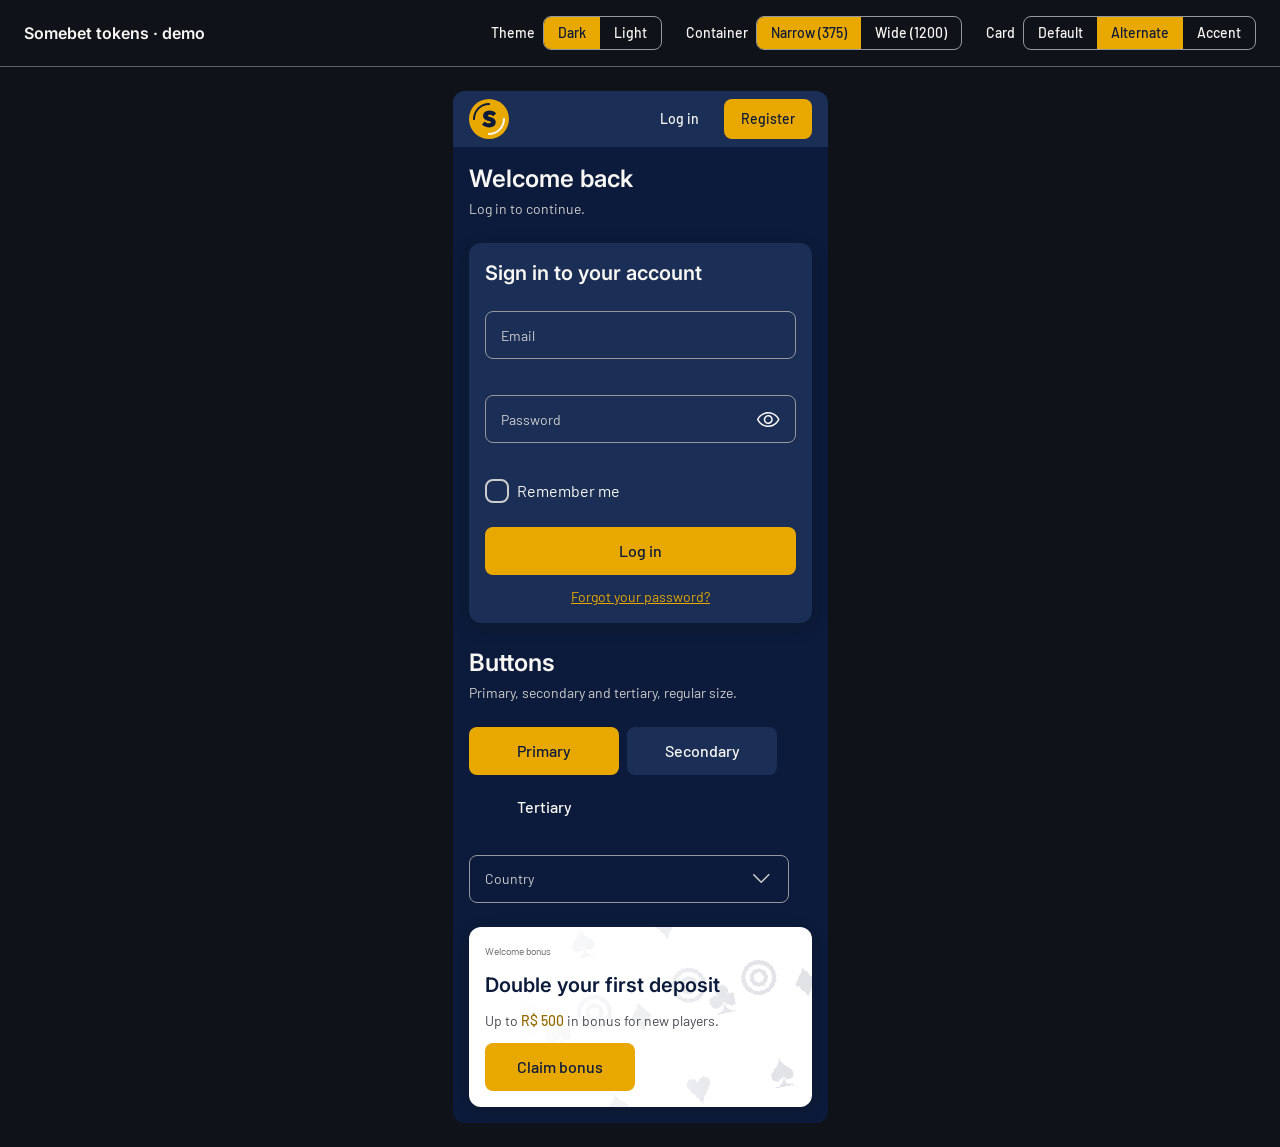
==== commit eee5c40b: "Demo: tertiary button without border, as in Figma Co-Authored-By: Claude Opus 5.5 <noreply@anthropic" ====
--- a/demo/index.html
+++ b/demo/index.html
@@ -159,7 +159,7 @@
   .btn.secondary { background: var(--ctx-secondary); color: var(--ctx-on-secondary); }
   .btn.secondary:hover { background: var(--ctx-secondary-hover); }
   .btn.secondary:active { background: var(--ctx-secondary-pressed); }
-  .btn.tertiary { background: var(--ctx-tertiary); color: var(--ctx-on-tertiary); border-color: var(--ctx-border-default); }
+  .btn.tertiary { background: var(--ctx-tertiary); color: var(--ctx-on-tertiary); } /* no border, as in Figma */
   .btn.tertiary:hover { background: var(--ctx-tertiary-hover); }
   .btn.tertiary:active { background: var(--ctx-tertiary-pressed); }
   .btn.small { height: var(--size-control-height-small); min-width: var(--size-button-min-width-small); font-size: var(--type-body-size); line-height: var(--type-body-line-height); }
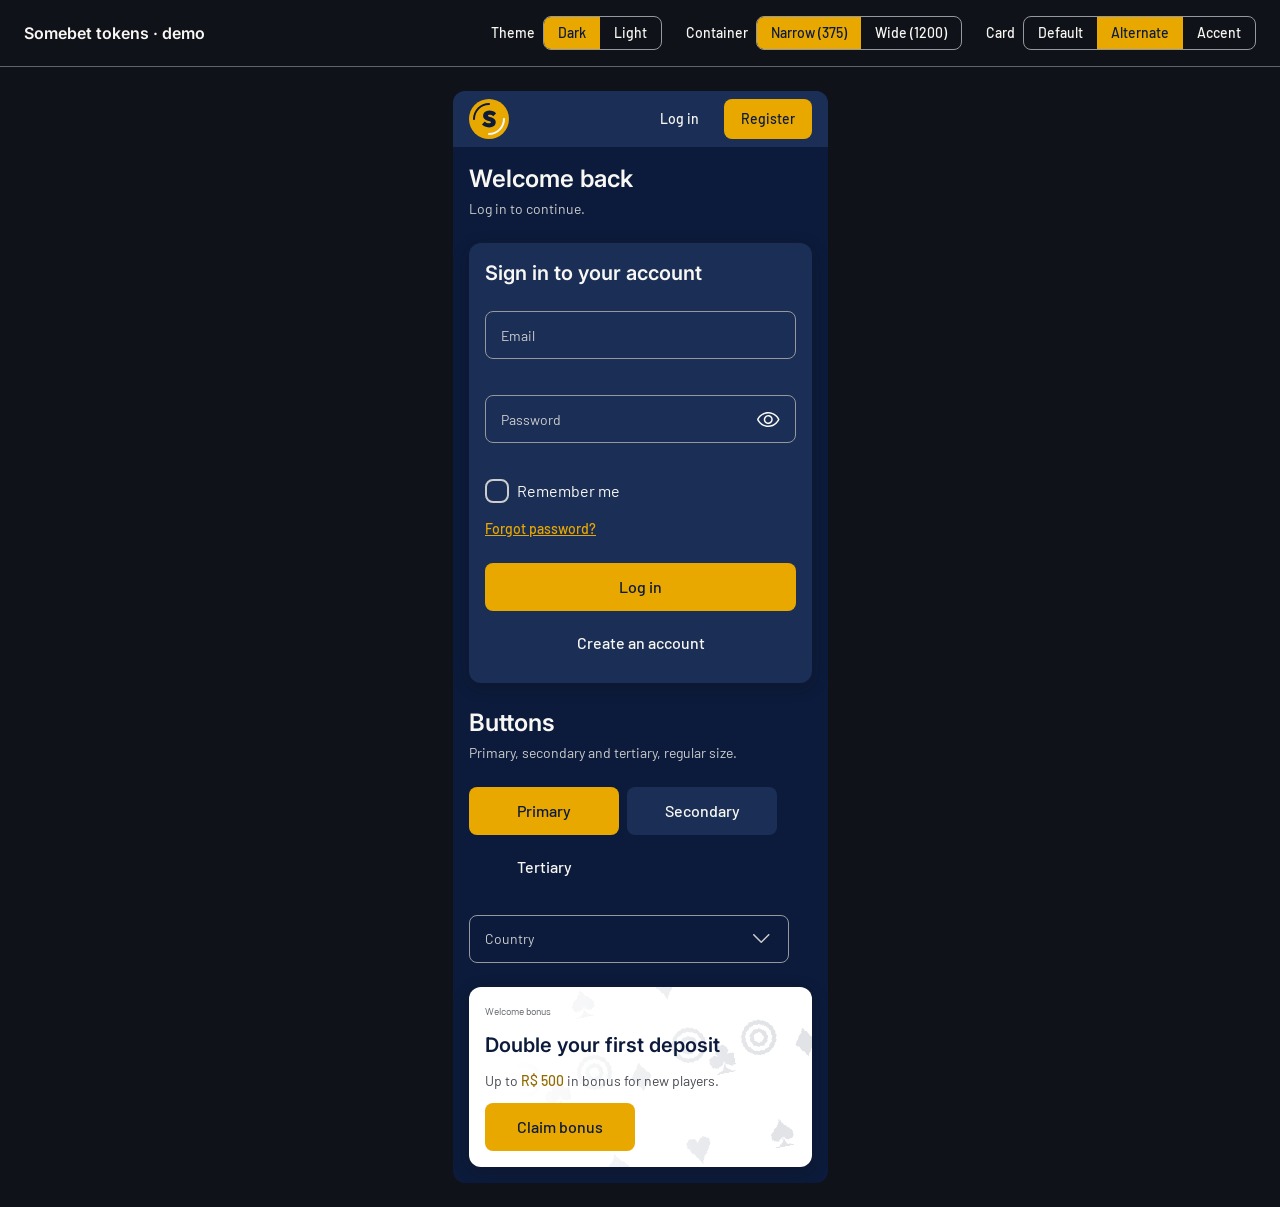
==== commit c8a5d4bd: "Match Figma Login: preview without required note, Medium text link; demo link under fields, Create a" ====
--- a/demo/index.html
+++ b/demo/index.html
@@ -142,8 +142,9 @@
   /* The assistive row always keeps its one-line height (as in Figma), so an error never shifts the layout. */
   .input .assistive { margin: 0; min-height: var(--type-body-small-line-height); padding: 0 var(--space-inset-control); font-size: var(--type-body-small-size); line-height: var(--type-body-small-line-height); color: var(--ctx-on-surface-medium); }
   .input.error .assistive { color: var(--ctx-error); }
-  .actions { display: grid; gap: var(--space-stack-group); }
-  .link { color: var(--ctx-on-surface-highlight); text-align: center; text-decoration: underline; }
+  .actions { display: grid; gap: var(--space-inline-button-group); } /* Button group, vertical: 8px */
+  /* Text link (Figma "Text link"): body size, Medium, underlined, highlight colour, left-aligned under the fields */
+  .link { justify-self: start; color: var(--ctx-on-surface-highlight); font-size: var(--type-body-size); line-height: var(--type-body-line-height); font-weight: 500; text-decoration: underline; }
 
   /* Buttons: sizes and min widths from Layout, colours from Context */
   .btn {
@@ -350,10 +351,11 @@
                     <p class="assistive" id="pw-msg"></p>
                   </div>
                   <label class="checkbox"><input type="checkbox" name="remember"> Remember me</label>
+                  <a class="link" href="#">Forgot password?</a>
                 </div>
                 <div class="actions">
                   <button class="btn block" type="submit">Log in</button>
-                  <a class="link" href="#">Forgot your password?</a>
+                  <button class="btn tertiary block" type="button">Create an account</button>
                 </div>
               </form>
             </section>
